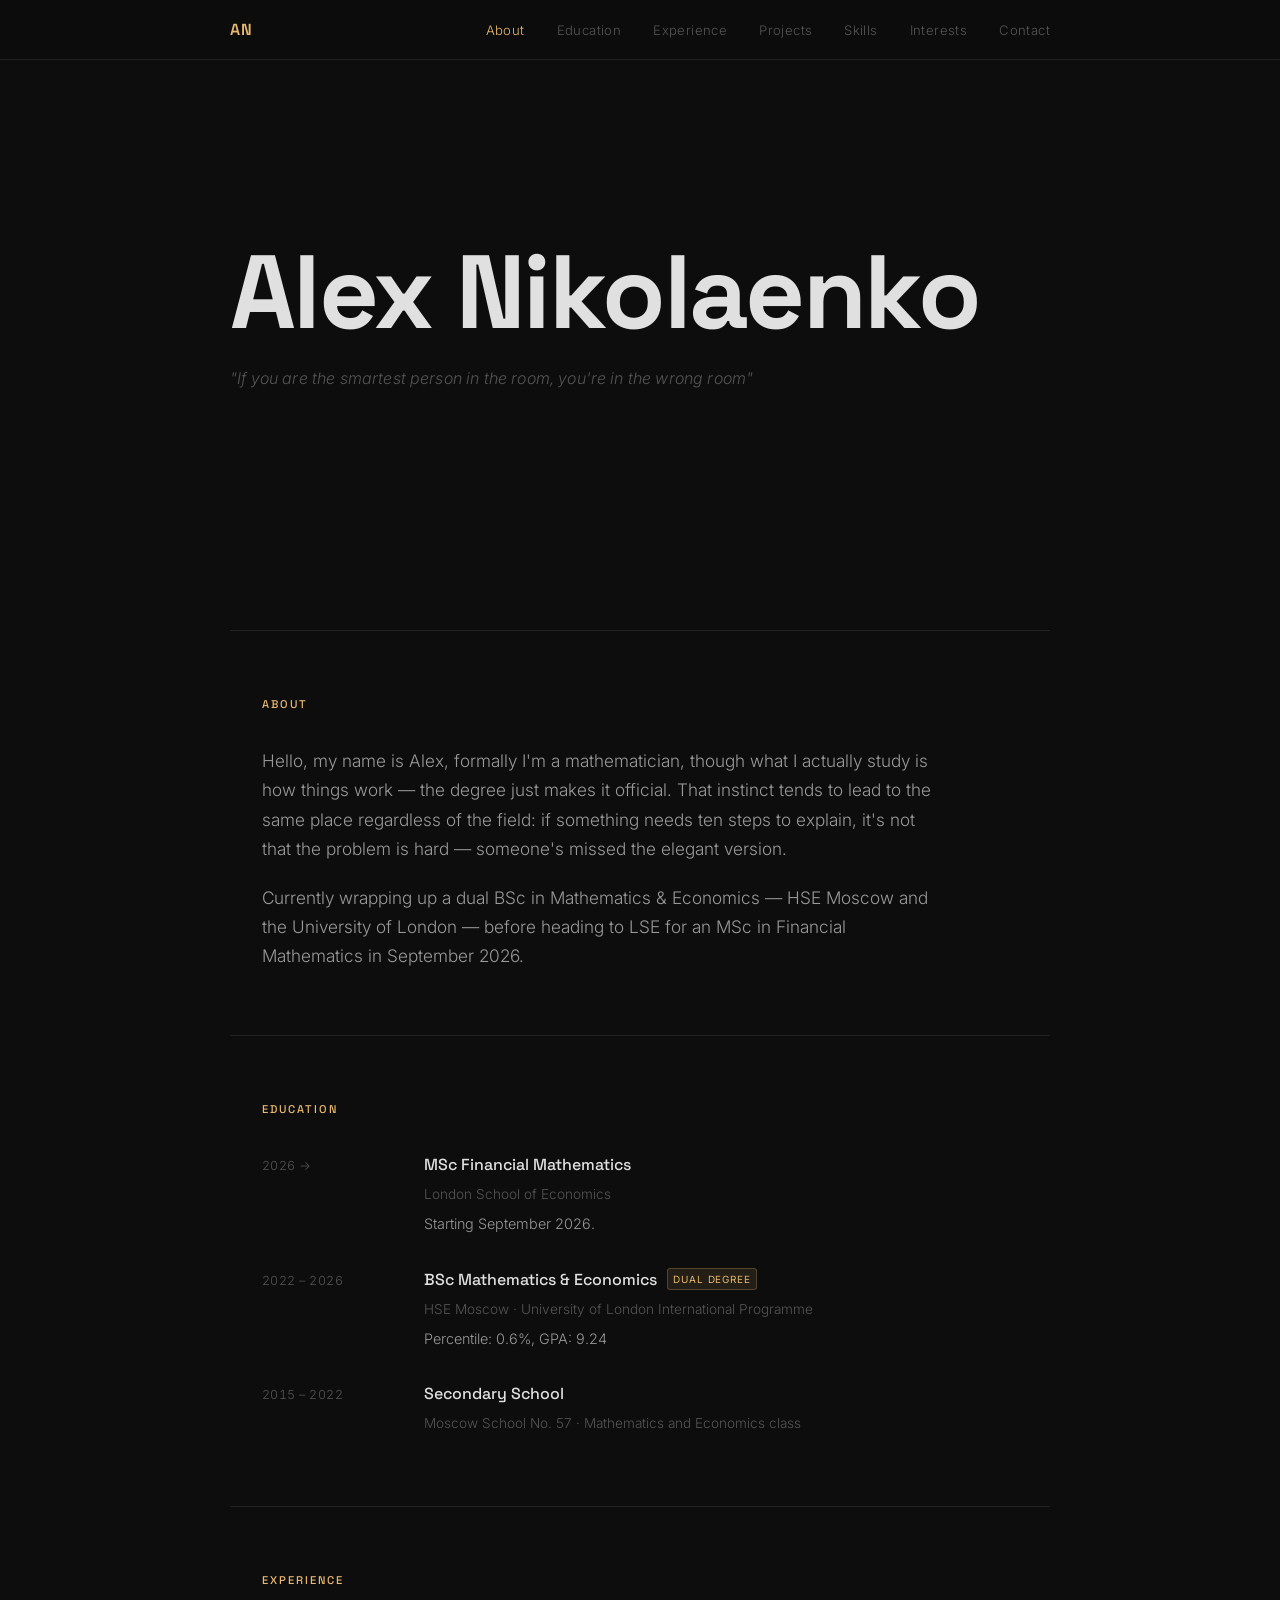
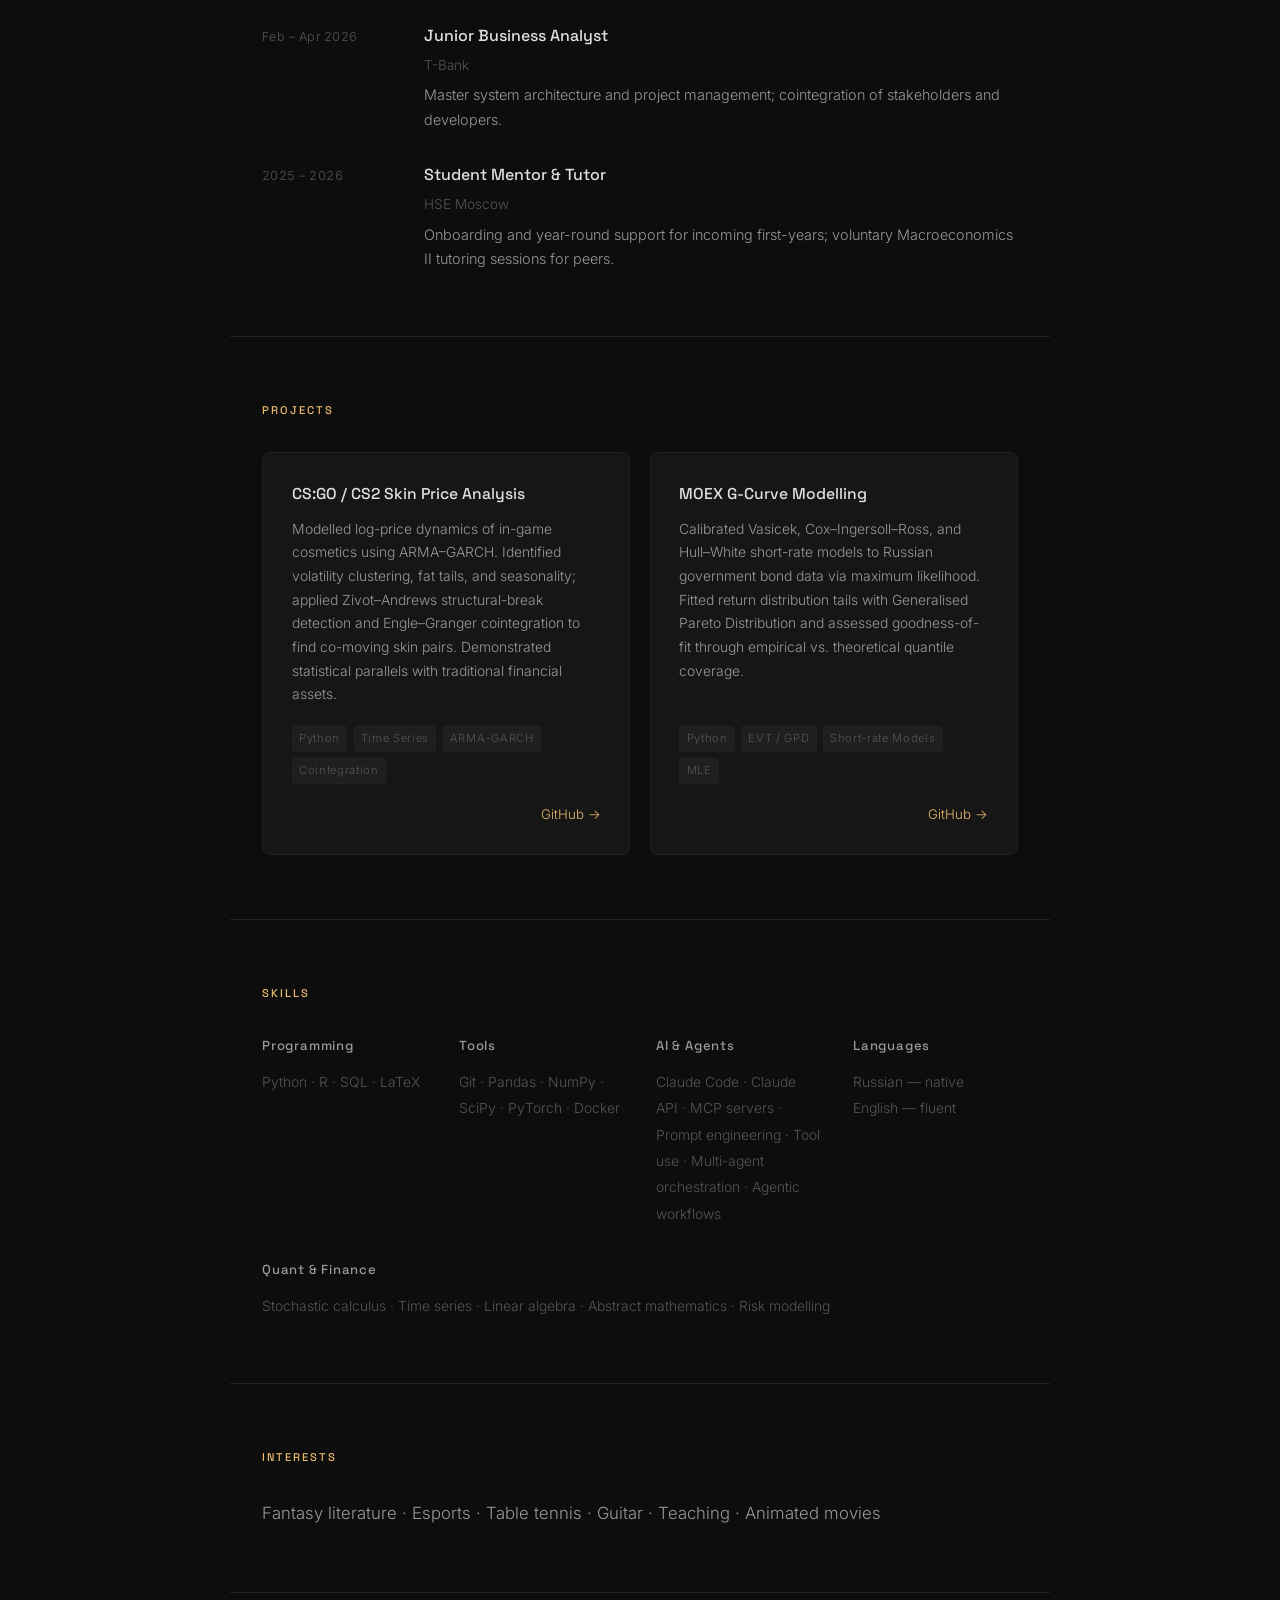
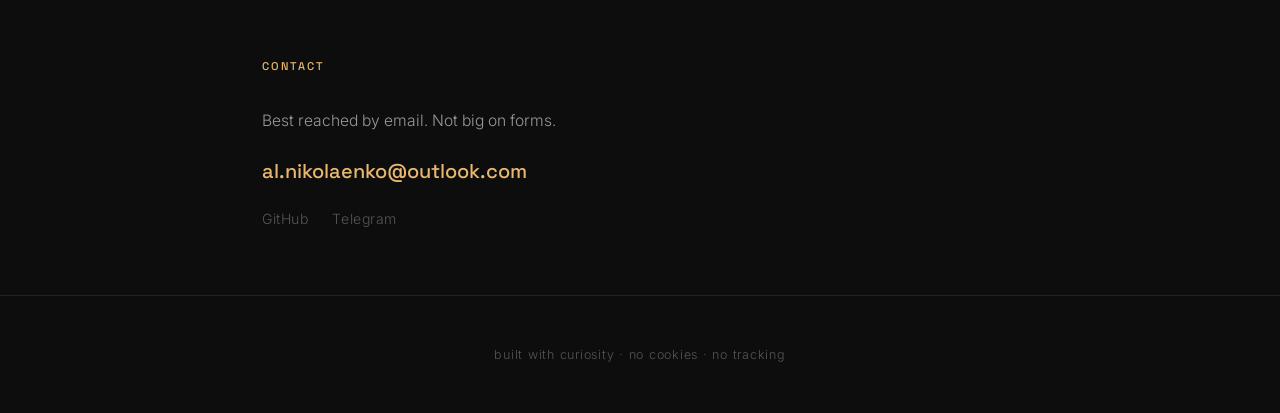
==== index.html @ 98d55ca8 "initial portfolio" ====
<!DOCTYPE html>
<html lang="en">
<head>
  <meta charset="UTF-8">
  <meta name="viewport" content="width=device-width, initial-scale=1.0">
  <title>Alex Nikolaenko</title>
  <link rel="preconnect" href="https://fonts.googleapis.com">
  <link rel="preconnect" href="https://fonts.gstatic.com" crossorigin>
  <link href="https://fonts.googleapis.com/css2?family=Space+Grotesk:wght@300;400;500;600;700&family=Inter:wght@300;400;500&display=swap" rel="stylesheet">
  <link rel="stylesheet" href="style.css">
</head>
<body>

  <nav>
    <div class="nav-inner">
      <span class="nav-logo">AN</span>
      <ul class="nav-links">
        <li><a href="#about">About</a></li>
        <li><a href="#education">Education</a></li>
        <li><a href="#experience">Experience</a></li>
        <li><a href="#projects">Projects</a></li>
        <li><a href="#skills">Skills</a></li>
        <li><a href="#interests">Interests</a></li>
        <li><a href="#contact">Contact</a></li>
      </ul>
    </div>
  </nav>

  <section id="hero">
    <div class="hero-content">
      <h1 class="hero-name">Alex Nikolaenko</h1>
      <p class="hero-quote">"If you are the smartest person in the room, you're in the wrong room"</p>
    </div>
  </section>

  <main>

    <section id="about" class="section">
      <h2 class="section-title">About</h2>
      <div class="about-content">
        <p>Hello, my name is Alex, formally I'm a mathematician, though what I actually study is how things work — the degree just makes it official. That instinct tends to lead to the same place regardless of the field: if something needs ten steps to explain, it's not that the problem is hard — someone's missed the elegant version.</p>
        <p>Currently wrapping up a dual BSc in Mathematics &amp; Economics — HSE Moscow and the University of London — before heading to LSE for an MSc in Financial Mathematics in September 2026.</p>
      </div>
    </section>

    <section id="education" class="section">
      <h2 class="section-title">Education</h2>
      <div class="timeline">

        <div class="timeline-item reveal">
          <div class="timeline-date">2026 →</div>
          <div class="timeline-body">
            <h3>MSc Financial Mathematics</h3>
            <p class="timeline-place">London School of Economics</p>
            <p class="timeline-desc">Starting September 2026.</p>
          </div>
        </div>

        <div class="timeline-item reveal">
          <div class="timeline-date">2022 – 2026</div>
          <div class="timeline-body">
            <h3>BSc Mathematics &amp; Economics <span class="badge">Dual Degree</span></h3>
            <p class="timeline-place">HSE Moscow · University of London International Programme</p>
            <p class="timeline-desc">Percentile: 0.6%, GPA: 9.24</p>
          </div>
        </div>

        <div class="timeline-item reveal">
          <div class="timeline-date">2015 – 2022</div>
          <div class="timeline-body">
            <h3>Secondary School</h3>
            <p class="timeline-place">Moscow School No. 57 · Mathematics and Economics class</p>
          </div>
        </div>

      </div>
    </section>

    <section id="experience" class="section">
      <h2 class="section-title">Experience</h2>
      <div class="timeline">

        <div class="timeline-item reveal">
          <div class="timeline-date">Feb – Apr 2026</div>
          <div class="timeline-body">
            <h3>Junior Business Analyst</h3>
            <p class="timeline-place">T-Bank</p>
            <p class="timeline-desc">Master system architecture and project management; cointegration of stakeholders and developers.</p>
          </div>
        </div>

        <div class="timeline-item reveal">
          <div class="timeline-date">2025 – 2026</div>
          <div class="timeline-body">
            <h3>Student Mentor &amp; Tutor</h3>
            <p class="timeline-place">HSE Moscow</p>
            <p class="timeline-desc">Onboarding and year-round support for incoming first-years; voluntary Macroeconomics II tutoring sessions for peers.</p>
          </div>
        </div>

      </div>
    </section>

    <section id="projects" class="section">
      <h2 class="section-title">Projects</h2>
      <div class="project-grid">

        <div class="project-card reveal">
          <h3>CS:GO / CS2 Skin Price Analysis</h3>
          <p>Modelled log-price dynamics of in-game cosmetics using ARMA–GARCH. Identified volatility clustering, fat tails, and seasonality; applied Zivot–Andrews structural-break detection and Engle–Granger cointegration to find co-moving skin pairs. Demonstrated statistical parallels with traditional financial assets.</p>
          <div class="project-tags">
            <span>Python</span>
            <span>Time Series</span>
            <span>ARMA-GARCH</span>
            <span>Cointegration</span>
          </div>
          <a href="https://github.com/Legard525" target="_blank" class="project-link">GitHub →</a>
        </div>

        <div class="project-card reveal">
          <h3>MOEX G-Curve Modelling</h3>
          <p>Calibrated Vasicek, Cox–Ingersoll–Ross, and Hull–White short-rate models to Russian government bond data via maximum likelihood. Fitted return distribution tails with Generalised Pareto Distribution and assessed goodness-of-fit through empirical vs. theoretical quantile coverage.</p>
          <div class="project-tags">
            <span>Python</span>
            <span>EVT / GPD</span>
            <span>Short-rate Models</span>
            <span>MLE</span>
          </div>
          <a href="https://github.com/Legard525" target="_blank" class="project-link">GitHub →</a>
        </div>

      </div>
    </section>

    <section id="skills" class="section">
      <h2 class="section-title">Skills</h2>
      <div class="skills-grid">

        <div class="skill-group reveal">
          <h3>Programming</h3>
          <p>Python · R · SQL · LaTeX</p>
        </div>

        <div class="skill-group reveal">
          <h3>Tools</h3>
          <p>Git · Pandas · NumPy · SciPy · PyTorch · Docker</p>
        </div>

        <div class="skill-group reveal">
          <h3>AI &amp; Agents</h3>
          <p>Claude Code · Claude API · MCP servers · Prompt engineering · Tool use · Multi-agent orchestration · Agentic workflows</p>
        </div>

        <div class="skill-group reveal">
          <h3>Languages</h3>
          <p>Russian — native<br>English — fluent</p>
        </div>

        <div class="skill-group skill-wide reveal">
          <h3>Quant &amp; Finance</h3>
          <p>Stochastic calculus · Time series · Linear algebra · Abstract mathematics · Risk modelling</p>
        </div>

      </div>
    </section>

    <section id="interests" class="section">
      <h2 class="section-title">Interests</h2>
      <div class="interests-content reveal">
        <p>Fantasy literature · Esports · Table tennis · Guitar · Teaching · Animated movies</p>
      </div>
    </section>

    <section id="contact" class="section">
      <h2 class="section-title">Contact</h2>
      <div class="contact-content reveal">
        <p>Best reached by email. Not big on forms.</p>
        <a href="mailto:al.nikolaenko@outlook.com" class="contact-email">al.nikolaenko@outlook.com</a>
        <div class="contact-links">
          <a href="https://github.com/Legard525" target="_blank">GitHub</a>
          <a href="https://t.me/Legard_l" target="_blank">Telegram</a>
        </div>
      </div>
    </section>

  </main>

  <footer>
    <p>built with curiosity · no cookies · no tracking</p>
  </footer>

  <script src="script.js"></script>
</body>
</html>
---- style.css ----
:root {
  --bg: #0d0d0d;
  --surface: #161616;
  --surface2: #1f1f1f;
  --accent: #e8b86d;
  --accent-dim: rgba(232, 184, 109, 0.1);
  --text: #e0e0e0;
  --text-muted: #555;
  --text-secondary: #999;
  --border: #222;
  --radius: 8px;
  --max-width: 820px;
}

* {
  margin: 0;
  padding: 0;
  box-sizing: border-box;
}

html {
  scroll-behavior: smooth;
}

body {
  background: var(--bg);
  color: var(--text);
  font-family: 'Inter', sans-serif;
  font-weight: 300;
  line-height: 1.7;
  -webkit-font-smoothing: antialiased;
}

/* ─── NAV ─── */

nav {
  position: fixed;
  top: 0;
  width: 100%;
  z-index: 100;
  padding: 1rem 2rem;
  background: rgba(13, 13, 13, 0.88);
  backdrop-filter: blur(14px);
  border-bottom: 1px solid var(--border);
}

.nav-inner {
  max-width: var(--max-width);
  margin: 0 auto;
  display: flex;
  justify-content: space-between;
  align-items: center;
}

.nav-logo {
  font-family: 'Space Grotesk', sans-serif;
  font-weight: 600;
  font-size: 1rem;
  color: var(--accent);
  letter-spacing: 0.08em;
}

.nav-links {
  list-style: none;
  display: flex;
  gap: 2rem;
}

.nav-links a {
  color: var(--text-muted);
  text-decoration: none;
  font-size: 0.82rem;
  letter-spacing: 0.03em;
  transition: color 0.2s;
}

.nav-links a:hover,
.nav-links a.active {
  color: var(--accent);
}

/* ─── HERO ─── */

#hero {
  height: 70vh;
  display: flex;
  align-items: center;
  padding: 0 2rem;
}

.hero-content {
  max-width: var(--max-width);
  margin: 0 auto;
  width: 100%;
}

.hero-name {
  font-family: 'Space Grotesk', sans-serif;
  font-size: clamp(3rem, 9vw, 6.5rem);
  font-weight: 700;
  line-height: 1.04;
  letter-spacing: -0.025em;
  margin-bottom: 1.2rem;
}

.hero-quote {
  font-size: 1rem;
  color: var(--text-muted);
  font-style: italic;
  letter-spacing: 0.01em;
  white-space: nowrap;
}

/* ─── SECTIONS ─── */

.section {
  padding: 4rem 2rem;
  max-width: var(--max-width);
  margin: 0 auto;
  border-top: 1px solid var(--border);
}

.section-title {
  font-family: 'Space Grotesk', sans-serif;
  font-size: 0.7rem;
  font-weight: 500;
  letter-spacing: 0.18em;
  text-transform: uppercase;
  color: var(--accent);
  margin-bottom: 2rem;
}

/* ─── ABOUT ─── */

.about-content p {
  font-size: 1.08rem;
  color: var(--text-secondary);
  max-width: 62ch;
  margin-bottom: 1.2rem;
}

.about-content p:last-child {
  margin-bottom: 0;
}

/* ─── TIMELINE ─── */

.timeline {
  display: flex;
  flex-direction: column;
  gap: 1.8rem;
}

.timeline-item {
  display: grid;
  grid-template-columns: 130px 1fr;
  gap: 2rem;
  align-items: start;
}

.timeline-date {
  font-size: 0.78rem;
  color: var(--text-muted);
  letter-spacing: 0.04em;
  padding-top: 0.25rem;
  font-variant-numeric: tabular-nums;
}

.timeline-body h3 {
  font-family: 'Space Grotesk', sans-serif;
  font-weight: 500;
  font-size: 1rem;
  margin-bottom: 0.3rem;
  display: flex;
  align-items: center;
  gap: 0.6rem;
  flex-wrap: wrap;
}

.timeline-place {
  color: var(--text-muted);
  font-size: 0.85rem;
  margin-bottom: 0.4rem;
}

.timeline-desc {
  color: var(--text-secondary);
  font-size: 0.9rem;
}

.badge {
  font-size: 0.62rem;
  font-family: 'Inter', sans-serif;
  font-weight: 400;
  letter-spacing: 0.09em;
  text-transform: uppercase;
  background: var(--accent-dim);
  color: var(--accent);
  border: 1px solid rgba(232, 184, 109, 0.25);
  padding: 0.15em 0.55em;
  border-radius: 3px;
}

/* ─── PROJECTS ─── */

.project-grid {
  display: grid;
  grid-template-columns: 1fr 1fr;
  gap: 1.2rem;
}

.project-card {
  background: var(--surface);
  border: 1px solid var(--border);
  border-radius: var(--radius);
  padding: 1.8rem;
  transition: border-color 0.25s, background 0.25s;
  display: flex;
  flex-direction: column;
}

.project-card:hover {
  border-color: rgba(232, 184, 109, 0.25);
  background: var(--surface2);
}

.project-card h3 {
  font-family: 'Space Grotesk', sans-serif;
  font-weight: 500;
  font-size: 0.98rem;
  margin-bottom: 0.6rem;
}

.project-card p {
  color: var(--text-secondary);
  font-size: 0.87rem;
  margin-bottom: 1.2rem;
}

.project-tags {
  display: flex;
  gap: 0.4rem;
  flex-wrap: wrap;
  margin-bottom: 1.2rem;
  margin-top: auto;
}

.project-tags span {
  font-size: 0.7rem;
  letter-spacing: 0.06em;
  color: var(--text-muted);
  background: var(--surface2);
  border: 1px solid var(--border);
  padding: 0.2em 0.55em;
  border-radius: 3px;
}

.project-link {
  color: var(--accent);
  text-decoration: none;
  font-size: 0.83rem;
  transition: opacity 0.2s;
  align-self: flex-end;
}

.project-link:hover {
  opacity: 0.65;
}

/* ─── SKILLS ─── */

.skills-grid {
  display: grid;
  grid-template-columns: repeat(4, 1fr);
  gap: 2rem;
}

.skill-wide {
  grid-column: 1 / -1;
}

.skill-group h3 {
  font-family: 'Space Grotesk', sans-serif;
  font-weight: 500;
  font-size: 0.82rem;
  color: var(--text-secondary);
  margin-bottom: 0.7rem;
  letter-spacing: 0.06em;
}

.skill-group p {
  color: var(--text-muted);
  font-size: 0.87rem;
  line-height: 1.9;
}

/* ─── INTERESTS ─── */

.interests-content p {
  font-size: 1.05rem;
  color: var(--text-secondary);
  max-width: 62ch;
}

/* ─── CONTACT ─── */

.contact-content {
  display: flex;
  flex-direction: column;
  gap: 1.2rem;
}

.contact-content > p {
  color: var(--text-secondary);
  font-size: 0.98rem;
}

.contact-email {
  color: var(--accent);
  text-decoration: none;
  font-family: 'Space Grotesk', sans-serif;
  font-size: 1.25rem;
  font-weight: 500;
  transition: opacity 0.2s;
  display: inline-block;
}

.contact-email:hover {
  opacity: 0.65;
}

.contact-links {
  display: flex;
  gap: 1.5rem;
}

.contact-links a {
  color: var(--text-muted);
  text-decoration: none;
  font-size: 0.88rem;
  letter-spacing: 0.04em;
  transition: color 0.2s;
}

.contact-links a:hover {
  color: var(--accent);
}

/* ─── FOOTER ─── */

footer {
  text-align: center;
  padding: 3rem 2rem;
  border-top: 1px solid var(--border);
  color: var(--text-muted);
  font-size: 0.78rem;
  letter-spacing: 0.06em;
}

/* ─── REVEAL ANIMATION ─── */

.reveal {
  opacity: 0;
  transform: translateY(18px);
  transition: opacity 0.55s ease, transform 0.55s ease;
}

.reveal.visible {
  opacity: 1;
  transform: translateY(0);
}

/* ─── RESPONSIVE ─── */

@media (max-width: 640px) {
  .nav-links {
    display: none;
  }

  .timeline-item {
    grid-template-columns: 1fr;
    gap: 0.4rem;
  }

  .project-grid,
  .skills-grid {
    grid-template-columns: 1fr;
  }
}
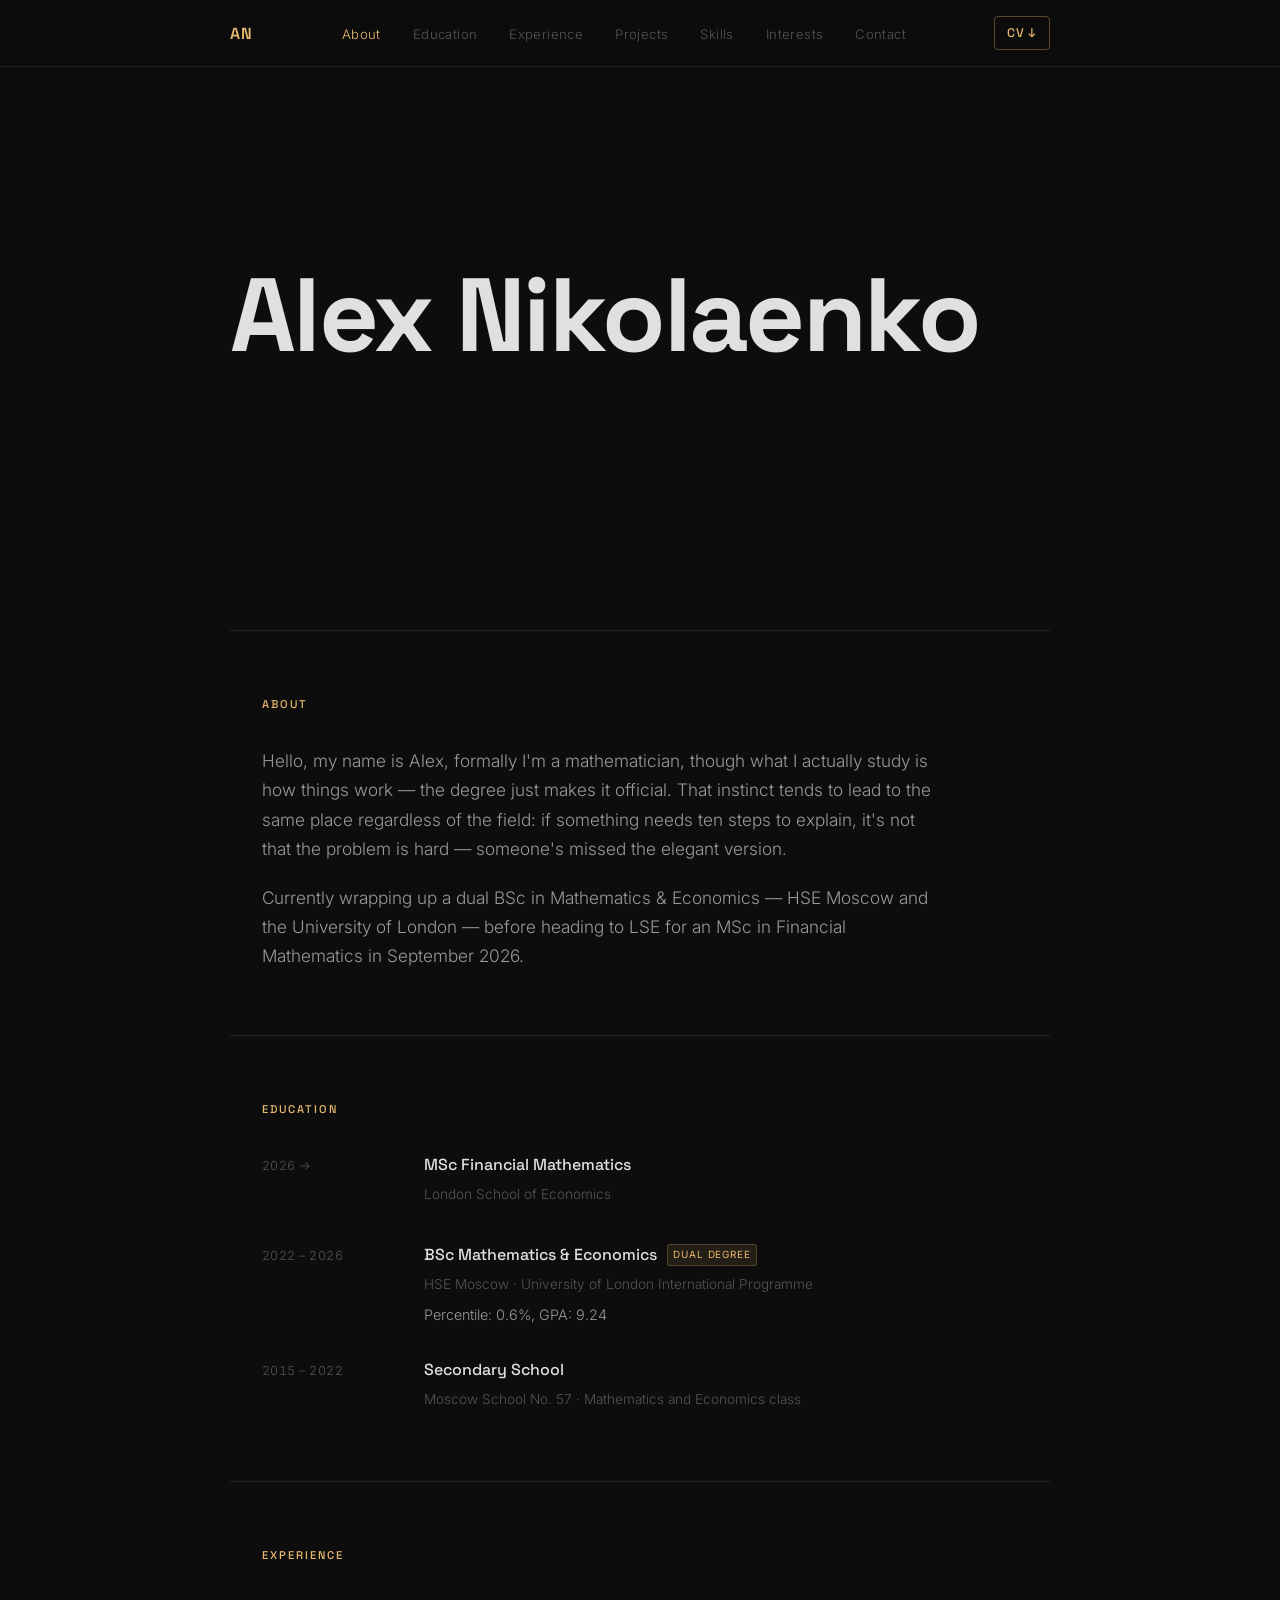
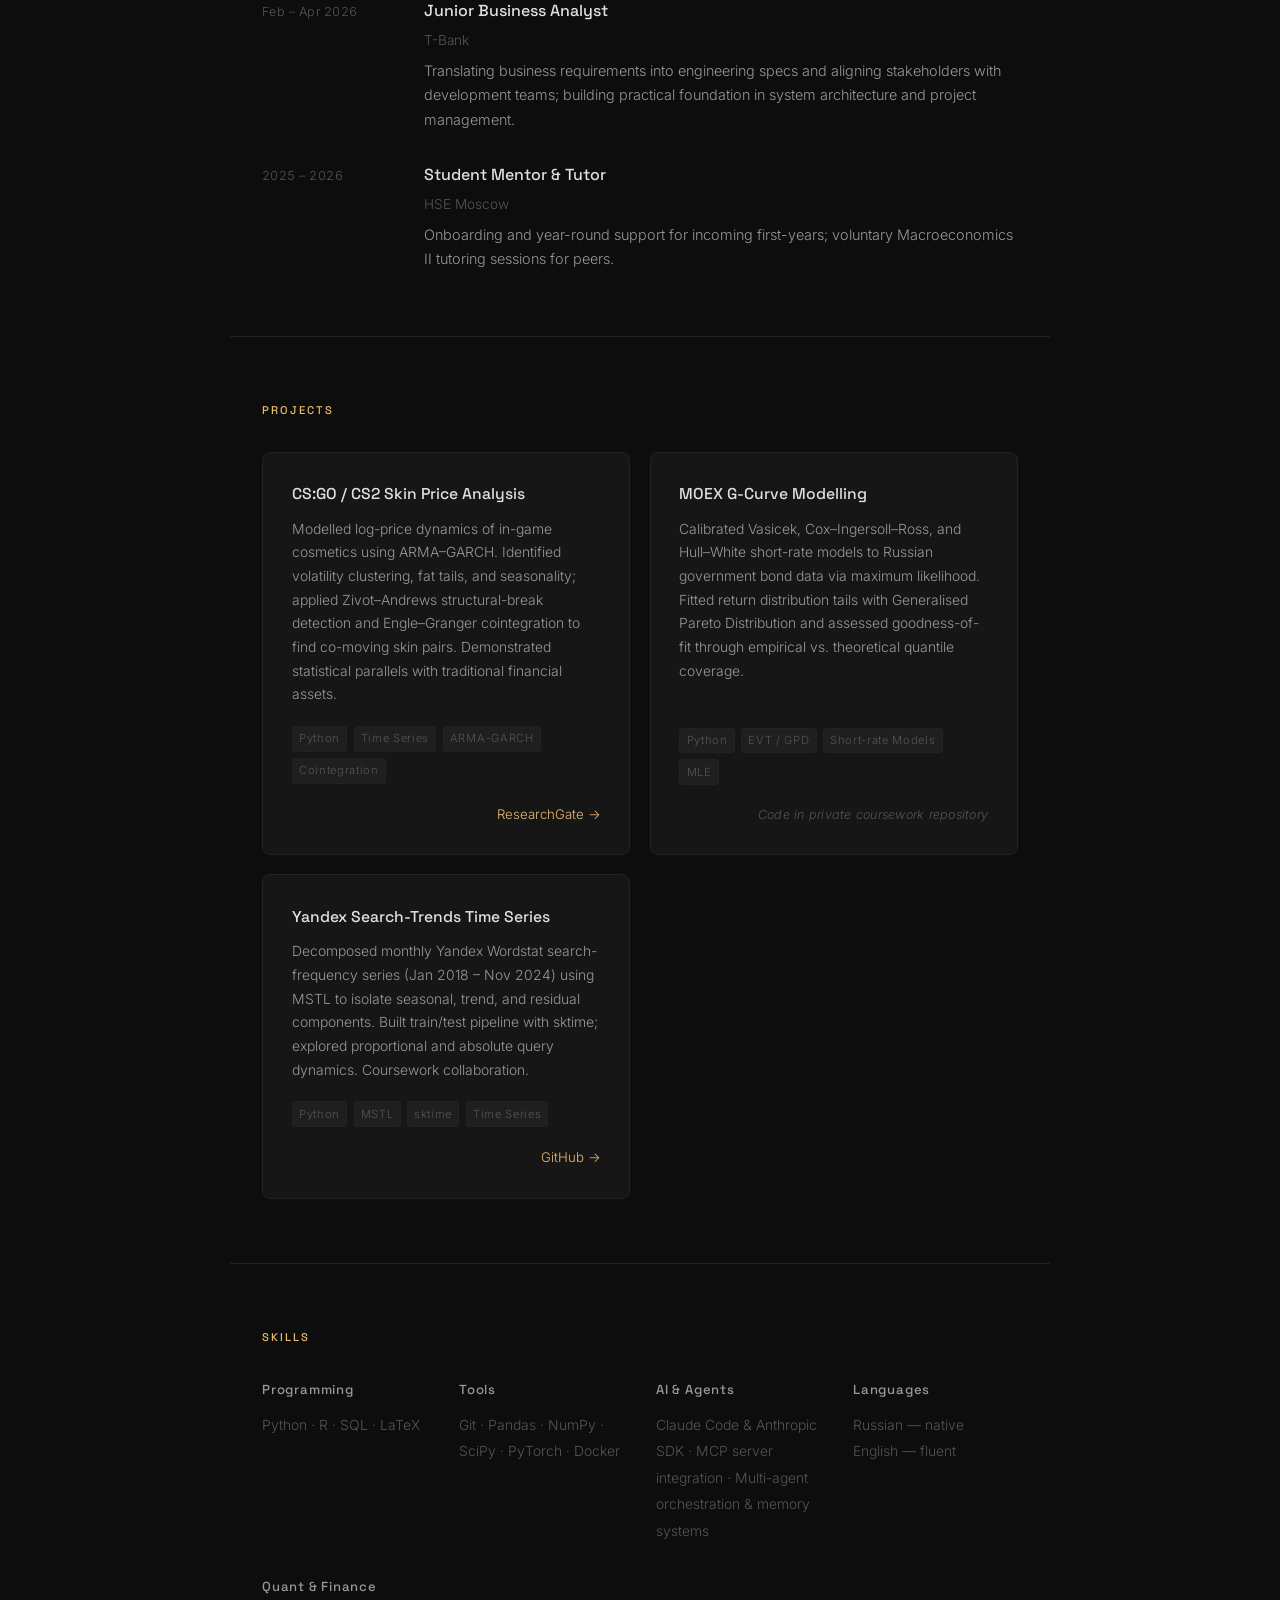
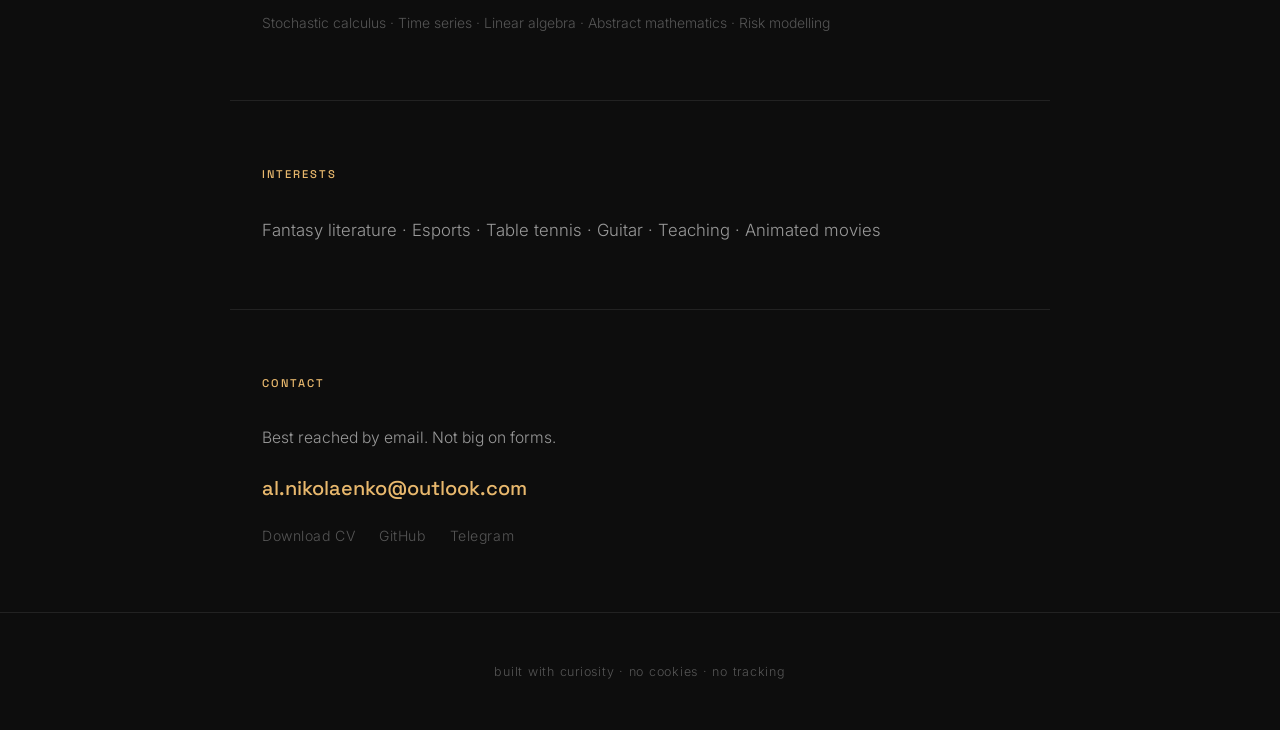
==== commit 4a49de27: "Polish portfolio: 3rd project card, CV download, social meta, favicon - Drop hero quote; consolidate" ====
--- a/index.html
+++ b/index.html
@@ -4,6 +4,24 @@
   <meta charset="UTF-8">
   <meta name="viewport" content="width=device-width, initial-scale=1.0">
   <title>Alex Nikolaenko</title>
+  <meta name="description" content="Alex Nikolaenko — Mathematics & Economics dual BSc (HSE Moscow / University of London), heading to LSE for an MSc in Financial Mathematics in 2026. Quantitative finance, time series, risk modelling.">
+  <meta name="author" content="Alex Nikolaenko">
+
+  <meta property="og:type" content="website">
+  <meta property="og:url" content="https://legard525.github.io/">
+  <meta property="og:title" content="Alex Nikolaenko">
+  <meta property="og:description" content="Mathematics & Economics — HSE Moscow / University of London. LSE MSc Financial Mathematics, 2026.">
+  <meta property="og:image" content="https://legard525.github.io/og.png">
+  <meta property="og:image:width" content="1200">
+  <meta property="og:image:height" content="630">
+
+  <meta name="twitter:card" content="summary_large_image">
+  <meta name="twitter:title" content="Alex Nikolaenko">
+  <meta name="twitter:description" content="Mathematics & Economics — HSE Moscow / University of London. LSE MSc Financial Mathematics, 2026.">
+  <meta name="twitter:image" content="https://legard525.github.io/og.png">
+
+  <link rel="icon" type="image/svg+xml" href="favicon.svg">
+
   <link rel="preconnect" href="https://fonts.googleapis.com">
   <link rel="preconnect" href="https://fonts.gstatic.com" crossorigin>
   <link href="https://fonts.googleapis.com/css2?family=Space+Grotesk:wght@300;400;500;600;700&family=Inter:wght@300;400;500&display=swap" rel="stylesheet">
@@ -23,13 +41,13 @@
         <li><a href="#interests">Interests</a></li>
         <li><a href="#contact">Contact</a></li>
       </ul>
+      <a class="nav-cv" href="cv.pdf" download>CV ↓</a>
     </div>
   </nav>
 
   <section id="hero">
     <div class="hero-content">
       <h1 class="hero-name">Alex Nikolaenko</h1>
-      <p class="hero-quote">"If you are the smartest person in the room, you're in the wrong room"</p>
     </div>
   </section>
 
@@ -52,7 +70,6 @@
           <div class="timeline-body">
             <h3>MSc Financial Mathematics</h3>
             <p class="timeline-place">London School of Economics</p>
-            <p class="timeline-desc">Starting September 2026.</p>
           </div>
         </div>
 
@@ -85,7 +102,7 @@
           <div class="timeline-body">
             <h3>Junior Business Analyst</h3>
             <p class="timeline-place">T-Bank</p>
-            <p class="timeline-desc">Master system architecture and project management; cointegration of stakeholders and developers.</p>
+            <p class="timeline-desc">Translating business requirements into engineering specs and aligning stakeholders with development teams; building practical foundation in system architecture and project management.</p>
           </div>
         </div>
 
@@ -114,7 +131,7 @@
             <span>ARMA-GARCH</span>
             <span>Cointegration</span>
           </div>
-          <a href="https://github.com/Legard525" target="_blank" class="project-link">GitHub →</a>
+          <a href="https://www.researchgate.net/publication/399912744_Time-Series_Analysis_of_CSGOCS2_Skin_Prices_Stationarity_Breaks_and_Volatility_Forecasting" target="_blank" class="project-link">ResearchGate →</a>
         </div>
 
         <div class="project-card reveal">
@@ -126,7 +143,19 @@
             <span>Short-rate Models</span>
             <span>MLE</span>
           </div>
-          <a href="https://github.com/Legard525" target="_blank" class="project-link">GitHub →</a>
+          <span class="project-note">Code in private coursework repository</span>
+        </div>
+
+        <div class="project-card reveal">
+          <h3>Yandex Search-Trends Time Series</h3>
+          <p>Decomposed monthly Yandex Wordstat search-frequency series (Jan 2018 – Nov 2024) using MSTL to isolate seasonal, trend, and residual components. Built train/test pipeline with sktime; explored proportional and absolute query dynamics. Coursework collaboration.</p>
+          <div class="project-tags">
+            <span>Python</span>
+            <span>MSTL</span>
+            <span>sktime</span>
+            <span>Time Series</span>
+          </div>
+          <a href="https://github.com/Legard525/DataScienceProject" target="_blank" class="project-link">GitHub →</a>
         </div>
 
       </div>
@@ -148,7 +177,7 @@
 
         <div class="skill-group reveal">
           <h3>AI &amp; Agents</h3>
-          <p>Claude Code · Claude API · MCP servers · Prompt engineering · Tool use · Multi-agent orchestration · Agentic workflows</p>
+          <p>Claude Code &amp; Anthropic SDK · MCP server integration · Multi-agent orchestration &amp; memory systems</p>
         </div>
 
         <div class="skill-group reveal">
@@ -177,6 +206,7 @@
         <p>Best reached by email. Not big on forms.</p>
         <a href="mailto:al.nikolaenko@outlook.com" class="contact-email">al.nikolaenko@outlook.com</a>
         <div class="contact-links">
+          <a href="cv.pdf" download>Download CV</a>
           <a href="https://github.com/Legard525" target="_blank">GitHub</a>
           <a href="https://t.me/Legard_l" target="_blank">Telegram</a>
         </div>
--- a/style.css
+++ b/style.css
@@ -79,6 +79,24 @@
   color: var(--accent);
 }
 
+.nav-cv {
+  font-family: 'Space Grotesk', sans-serif;
+  font-size: 0.78rem;
+  font-weight: 500;
+  letter-spacing: 0.06em;
+  color: var(--accent);
+  text-decoration: none;
+  border: 1px solid rgba(232, 184, 109, 0.35);
+  padding: 0.45em 0.95em;
+  border-radius: 4px;
+  transition: background 0.2s, border-color 0.2s;
+}
+
+.nav-cv:hover {
+  background: var(--accent-dim);
+  border-color: var(--accent);
+}
+
 /* ─── HERO ─── */
 
 #hero {
@@ -100,15 +118,6 @@
   font-weight: 700;
   line-height: 1.04;
   letter-spacing: -0.025em;
-  margin-bottom: 1.2rem;
-}
-
-.hero-quote {
-  font-size: 1rem;
-  color: var(--text-muted);
-  font-style: italic;
-  letter-spacing: 0.01em;
-  white-space: nowrap;
 }
 
 /* ─── SECTIONS ─── */
@@ -267,6 +276,14 @@
   opacity: 0.65;
 }
 
+.project-note {
+  color: var(--text-muted);
+  font-size: 0.78rem;
+  font-style: italic;
+  letter-spacing: 0.02em;
+  align-self: flex-end;
+}
+
 /* ─── SKILLS ─── */
 
 .skills-grid {
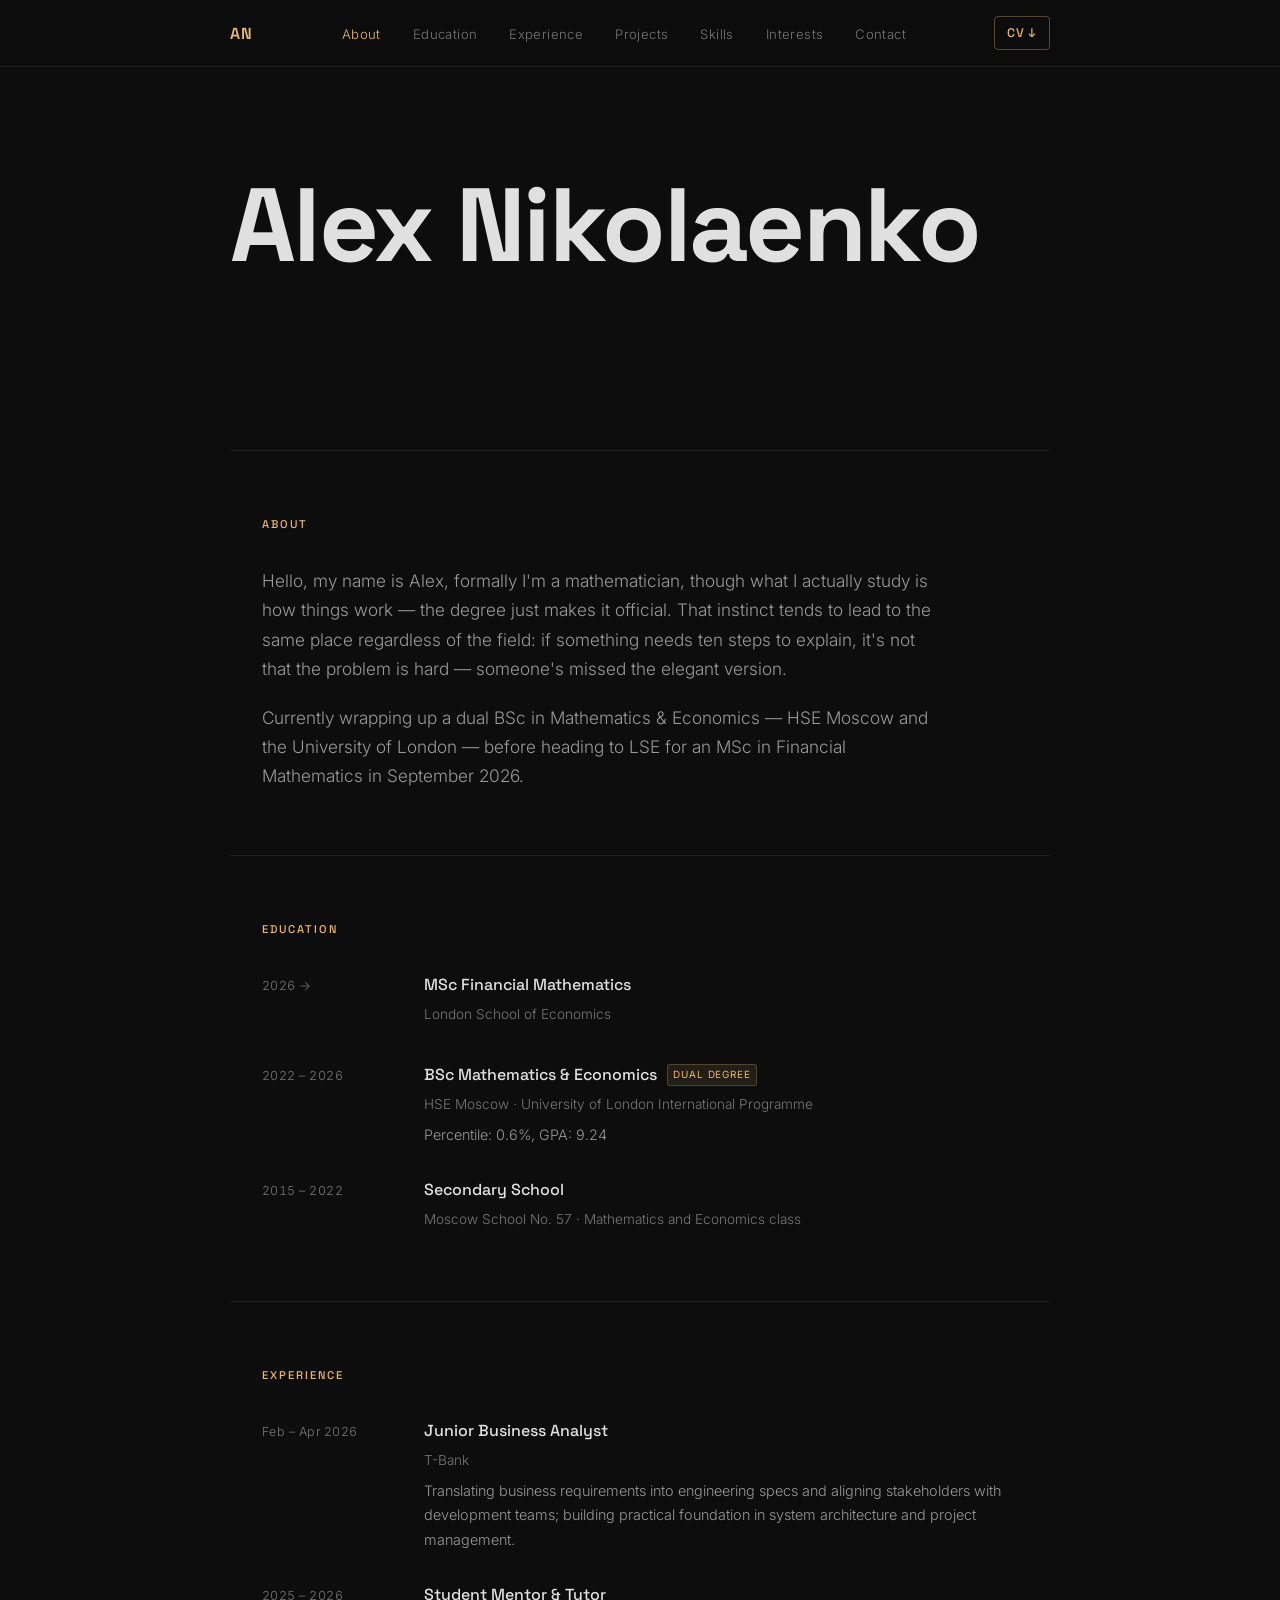
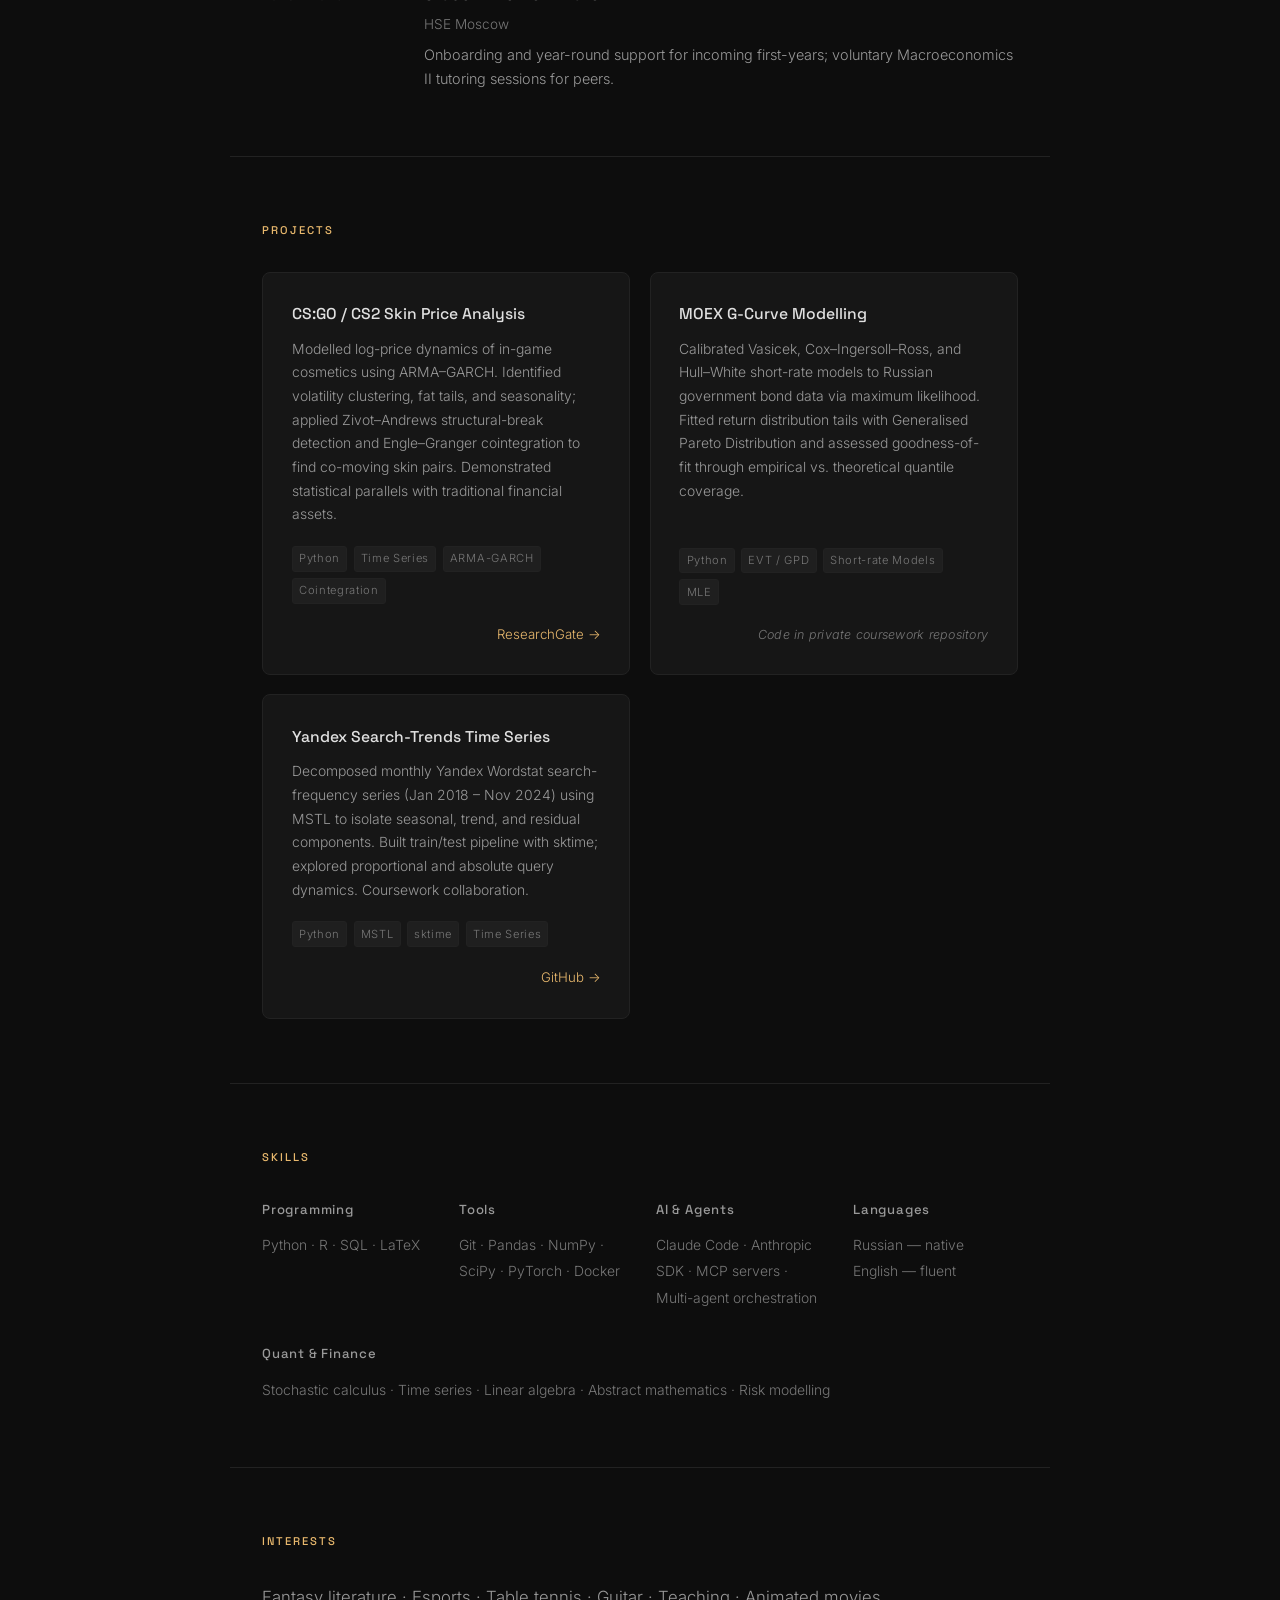
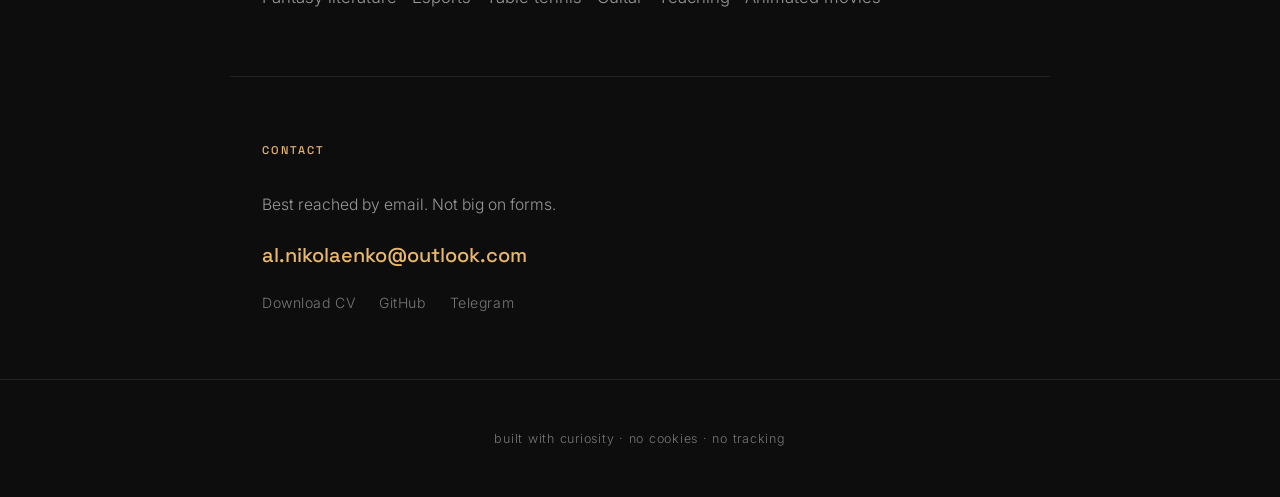
==== commit ed516813: "Tighten hero height; trim AI & Agents skill chips - Hero 70vh → 50vh: name no longer floats over a v" ====
--- a/index.html
+++ b/index.html
@@ -177,7 +177,7 @@
 
         <div class="skill-group reveal">
           <h3>AI &amp; Agents</h3>
-          <p>Claude Code &amp; Anthropic SDK · MCP server integration · Multi-agent orchestration &amp; memory systems</p>
+          <p>Claude Code · Anthropic SDK · MCP servers · Multi-agent orchestration</p>
         </div>
 
         <div class="skill-group reveal">
--- a/style.css
+++ b/style.css
@@ -5,7 +5,7 @@
   --accent: #e8b86d;
   --accent-dim: rgba(232, 184, 109, 0.1);
   --text: #e0e0e0;
-  --text-muted: #555;
+  --text-muted: #777;
   --text-secondary: #999;
   --border: #222;
   --radius: 8px;
@@ -100,7 +100,7 @@
 /* ─── HERO ─── */
 
 #hero {
-  height: 70vh;
+  height: 50vh;
   display: flex;
   align-items: center;
   padding: 0 2rem;
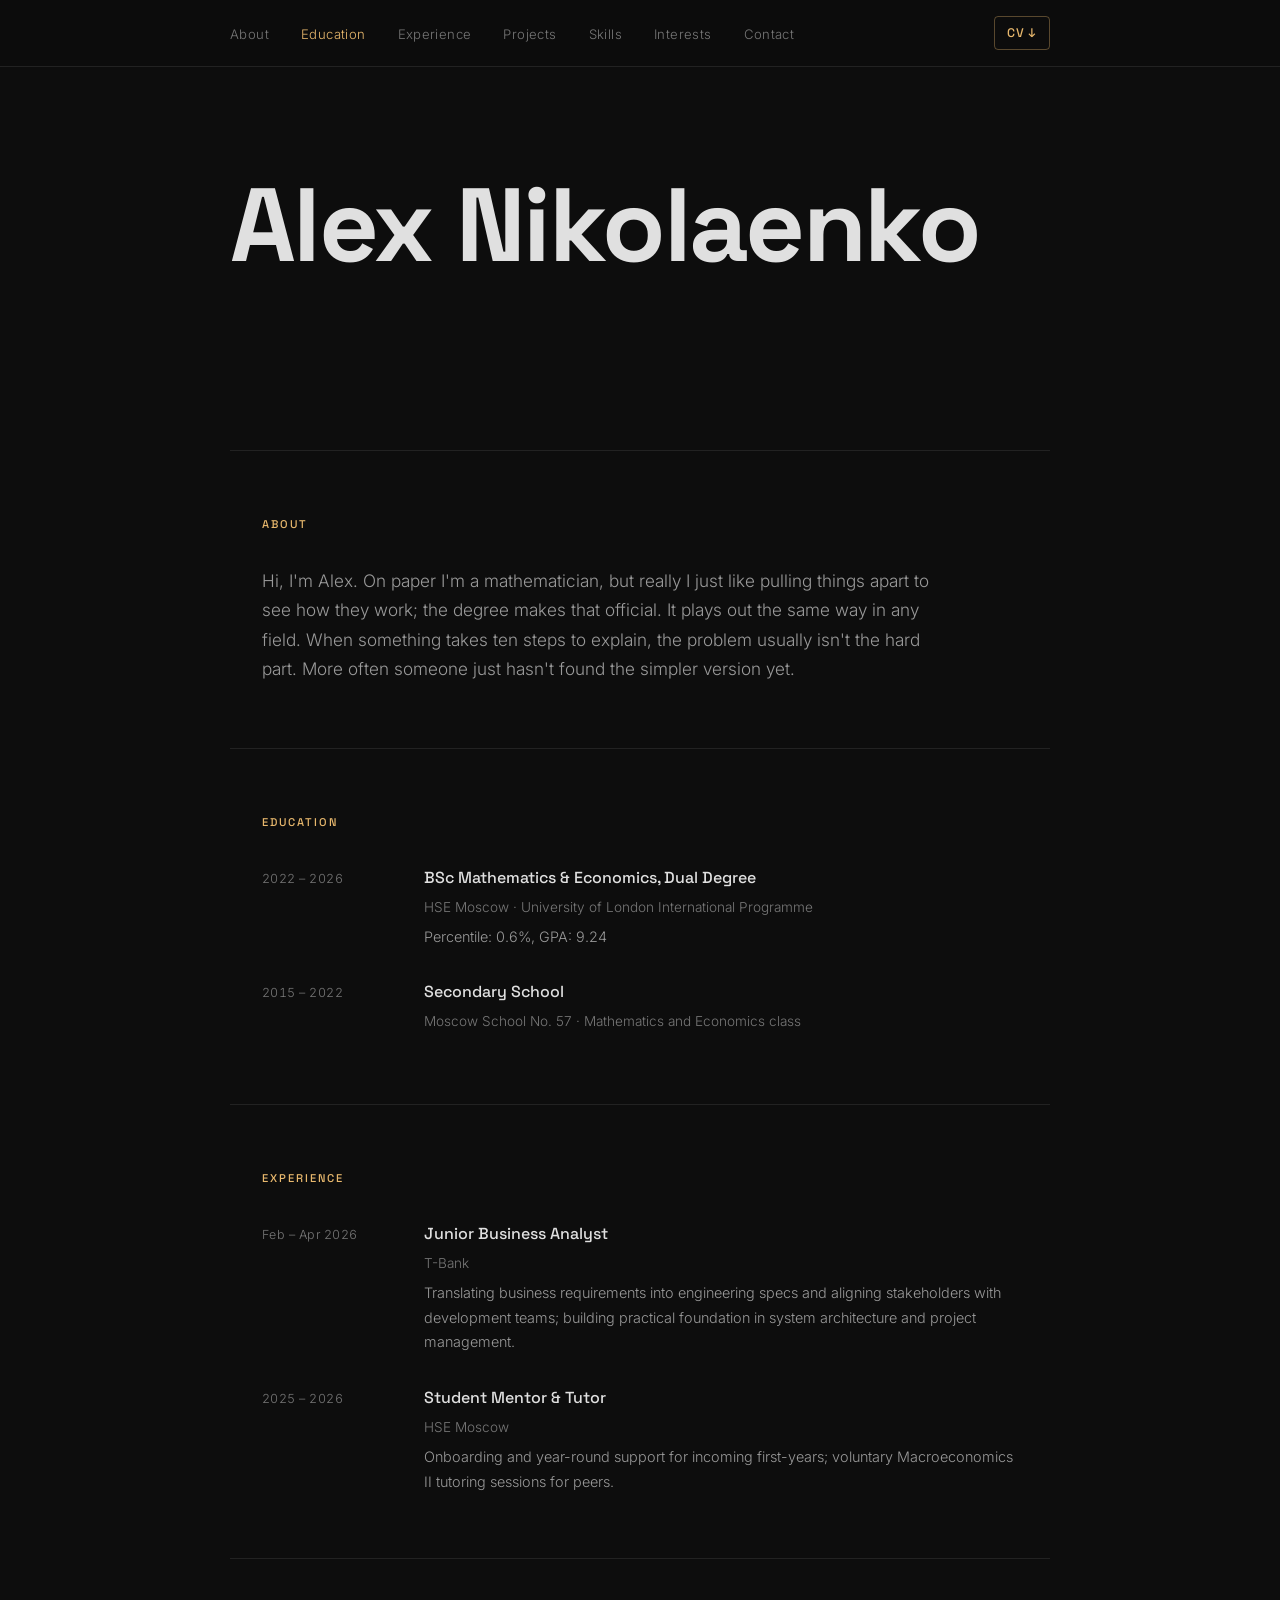
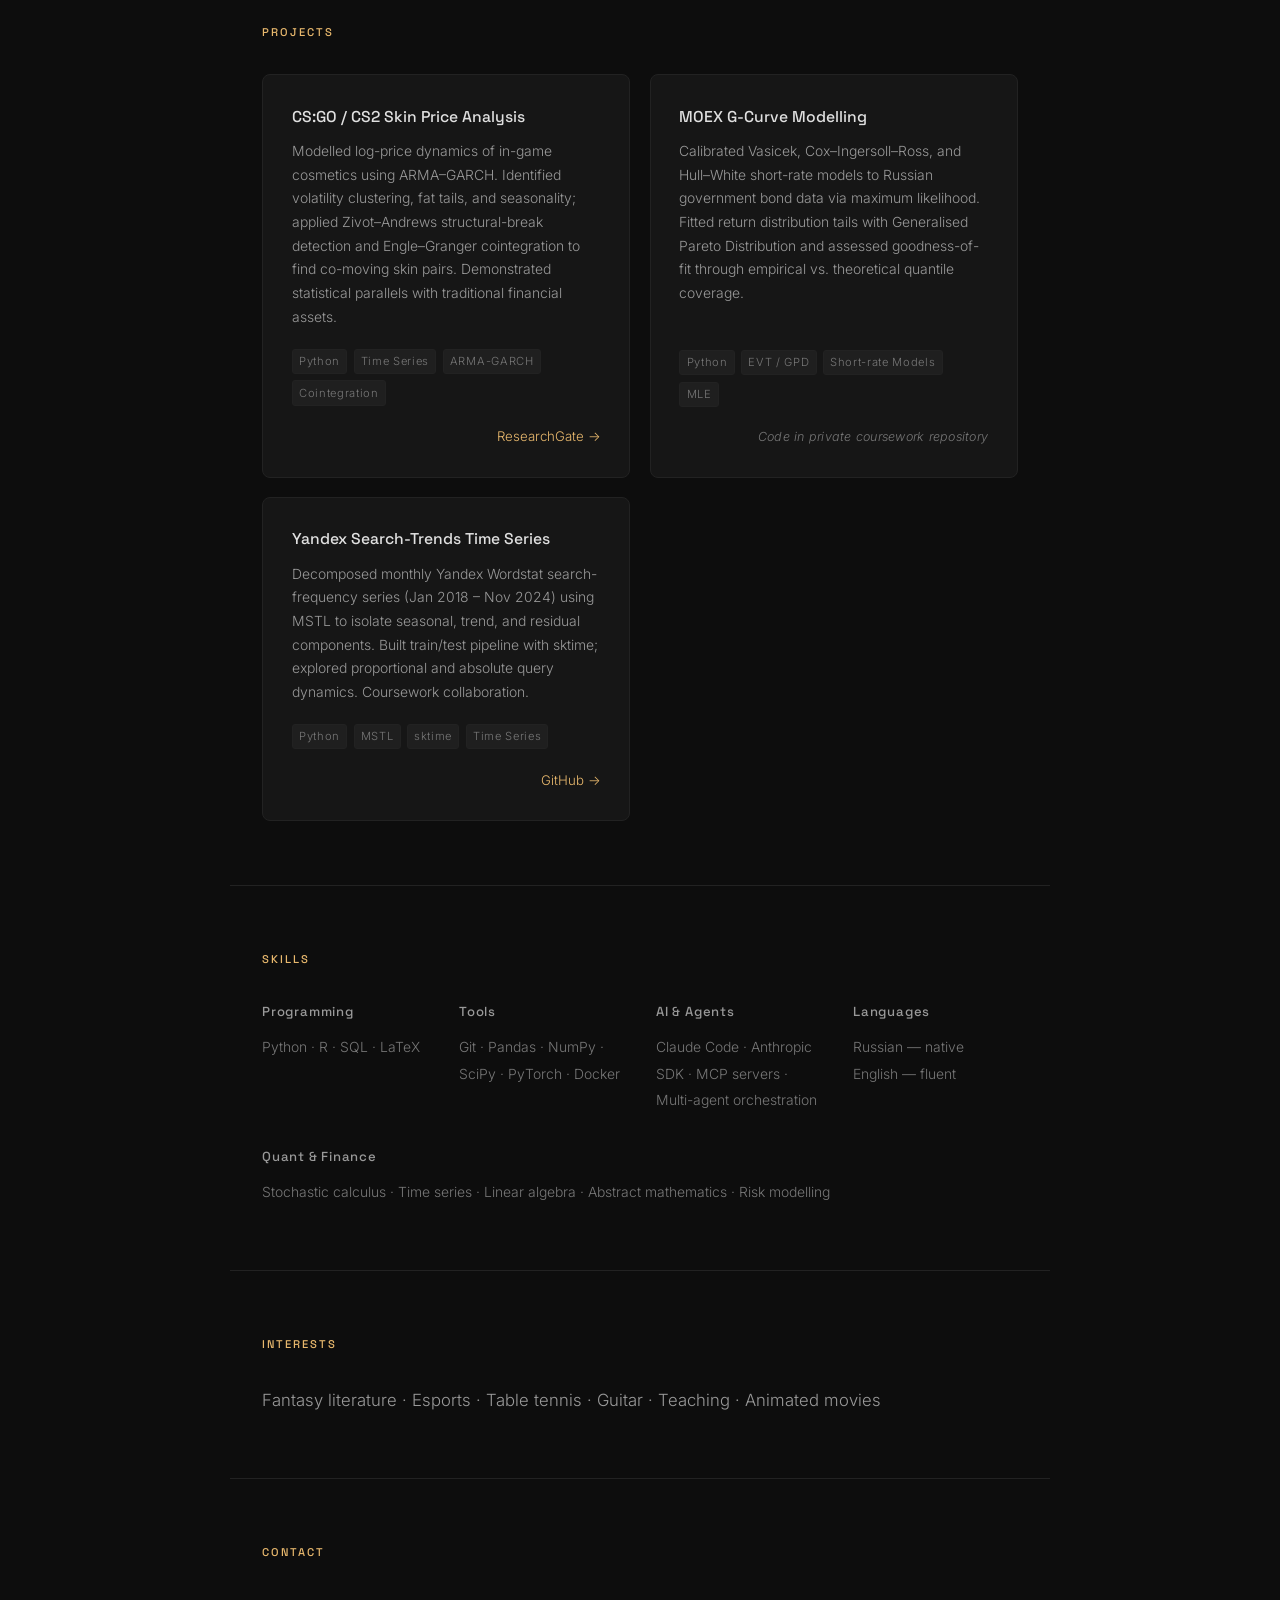
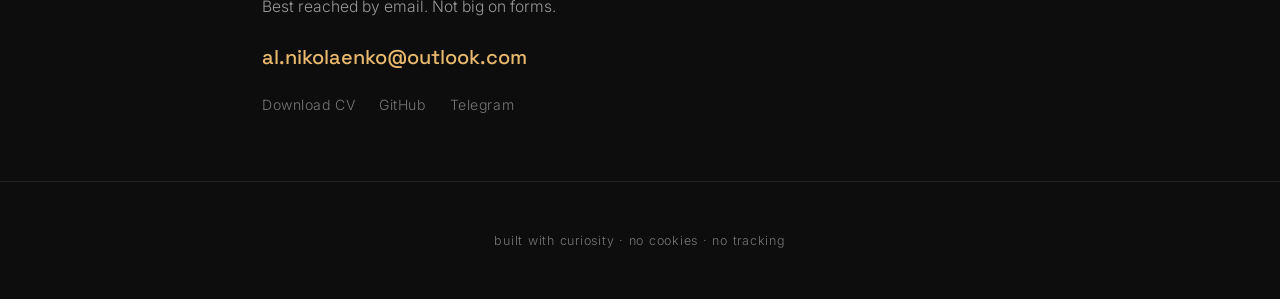
==== commit 0eb65d54: "Drop unconfirmed MSc, neutralize LSE refs, polish About/CV - Remove "AN" nav monogram and unused .na" ====
--- a/index.html
+++ b/index.html
@@ -4,20 +4,20 @@
   <meta charset="UTF-8">
   <meta name="viewport" content="width=device-width, initial-scale=1.0">
   <title>Alex Nikolaenko</title>
-  <meta name="description" content="Alex Nikolaenko — Mathematics & Economics dual BSc (HSE Moscow / University of London), heading to LSE for an MSc in Financial Mathematics in 2026. Quantitative finance, time series, risk modelling.">
+  <meta name="description" content="Alex Nikolaenko — Mathematics & Economics dual BSc (HSE Moscow / University of London), heading to London for an MSc in Financial Mathematics in 2026. Quantitative finance, time series, risk modelling.">
   <meta name="author" content="Alex Nikolaenko">
 
   <meta property="og:type" content="website">
   <meta property="og:url" content="https://legard525.github.io/">
   <meta property="og:title" content="Alex Nikolaenko">
-  <meta property="og:description" content="Mathematics & Economics — HSE Moscow / University of London. LSE MSc Financial Mathematics, 2026.">
+  <meta property="og:description" content="Mathematics & Economics — HSE Moscow / University of London. MSc Financial Mathematics in London, 2026.">
   <meta property="og:image" content="https://legard525.github.io/og.png">
   <meta property="og:image:width" content="1200">
   <meta property="og:image:height" content="630">
 
   <meta name="twitter:card" content="summary_large_image">
   <meta name="twitter:title" content="Alex Nikolaenko">
-  <meta name="twitter:description" content="Mathematics & Economics — HSE Moscow / University of London. LSE MSc Financial Mathematics, 2026.">
+  <meta name="twitter:description" content="Mathematics & Economics — HSE Moscow / University of London. MSc Financial Mathematics in London, 2026.">
   <meta name="twitter:image" content="https://legard525.github.io/og.png">
 
   <link rel="icon" type="image/svg+xml" href="favicon.svg">
@@ -31,7 +31,6 @@
 
   <nav>
     <div class="nav-inner">
-      <span class="nav-logo">AN</span>
       <ul class="nav-links">
         <li><a href="#about">About</a></li>
         <li><a href="#education">Education</a></li>
@@ -41,7 +40,7 @@
         <li><a href="#interests">Interests</a></li>
         <li><a href="#contact">Contact</a></li>
       </ul>
-      <a class="nav-cv" href="cv.pdf" download>CV ↓</a>
+      <a class="nav-cv" href="cv.pdf" download="AlexeyNikolaenko_CV.pdf">CV ↓</a>
     </div>
   </nav>
 
@@ -56,8 +55,7 @@
     <section id="about" class="section">
       <h2 class="section-title">About</h2>
       <div class="about-content">
-        <p>Hello, my name is Alex, formally I'm a mathematician, though what I actually study is how things work — the degree just makes it official. That instinct tends to lead to the same place regardless of the field: if something needs ten steps to explain, it's not that the problem is hard — someone's missed the elegant version.</p>
-        <p>Currently wrapping up a dual BSc in Mathematics &amp; Economics — HSE Moscow and the University of London — before heading to LSE for an MSc in Financial Mathematics in September 2026.</p>
+        <p>Hi, I'm Alex. On paper I'm a mathematician, but really I just like pulling things apart to see how they work; the degree makes that official. It plays out the same way in any field. When something takes ten steps to explain, the problem usually isn't the hard part. More often someone just hasn't found the simpler version yet.</p>
       </div>
     </section>
 
@@ -66,17 +64,9 @@
       <div class="timeline">
 
         <div class="timeline-item reveal">
-          <div class="timeline-date">2026 →</div>
-          <div class="timeline-body">
-            <h3>MSc Financial Mathematics</h3>
-            <p class="timeline-place">London School of Economics</p>
-          </div>
-        </div>
-
-        <div class="timeline-item reveal">
           <div class="timeline-date">2022 – 2026</div>
           <div class="timeline-body">
-            <h3>BSc Mathematics &amp; Economics <span class="badge">Dual Degree</span></h3>
+            <h3>BSc Mathematics &amp; Economics, Dual Degree</h3>
             <p class="timeline-place">HSE Moscow · University of London International Programme</p>
             <p class="timeline-desc">Percentile: 0.6%, GPA: 9.24</p>
           </div>
@@ -206,7 +196,7 @@
         <p>Best reached by email. Not big on forms.</p>
         <a href="mailto:al.nikolaenko@outlook.com" class="contact-email">al.nikolaenko@outlook.com</a>
         <div class="contact-links">
-          <a href="cv.pdf" download>Download CV</a>
+          <a href="cv.pdf" download="AlexeyNikolaenko_CV.pdf">Download CV</a>
           <a href="https://github.com/Legard525" target="_blank">GitHub</a>
           <a href="https://t.me/Legard_l" target="_blank">Telegram</a>
         </div>
--- a/style.css
+++ b/style.css
@@ -52,14 +52,6 @@
   align-items: center;
 }
 
-.nav-logo {
-  font-family: 'Space Grotesk', sans-serif;
-  font-weight: 600;
-  font-size: 1rem;
-  color: var(--accent);
-  letter-spacing: 0.08em;
-}
-
 .nav-links {
   list-style: none;
   display: flex;
@@ -195,19 +187,6 @@
 .timeline-desc {
   color: var(--text-secondary);
   font-size: 0.9rem;
-}
-
-.badge {
-  font-size: 0.62rem;
-  font-family: 'Inter', sans-serif;
-  font-weight: 400;
-  letter-spacing: 0.09em;
-  text-transform: uppercase;
-  background: var(--accent-dim);
-  color: var(--accent);
-  border: 1px solid rgba(232, 184, 109, 0.25);
-  padding: 0.15em 0.55em;
-  border-radius: 3px;
 }
 
 /* ─── PROJECTS ─── */
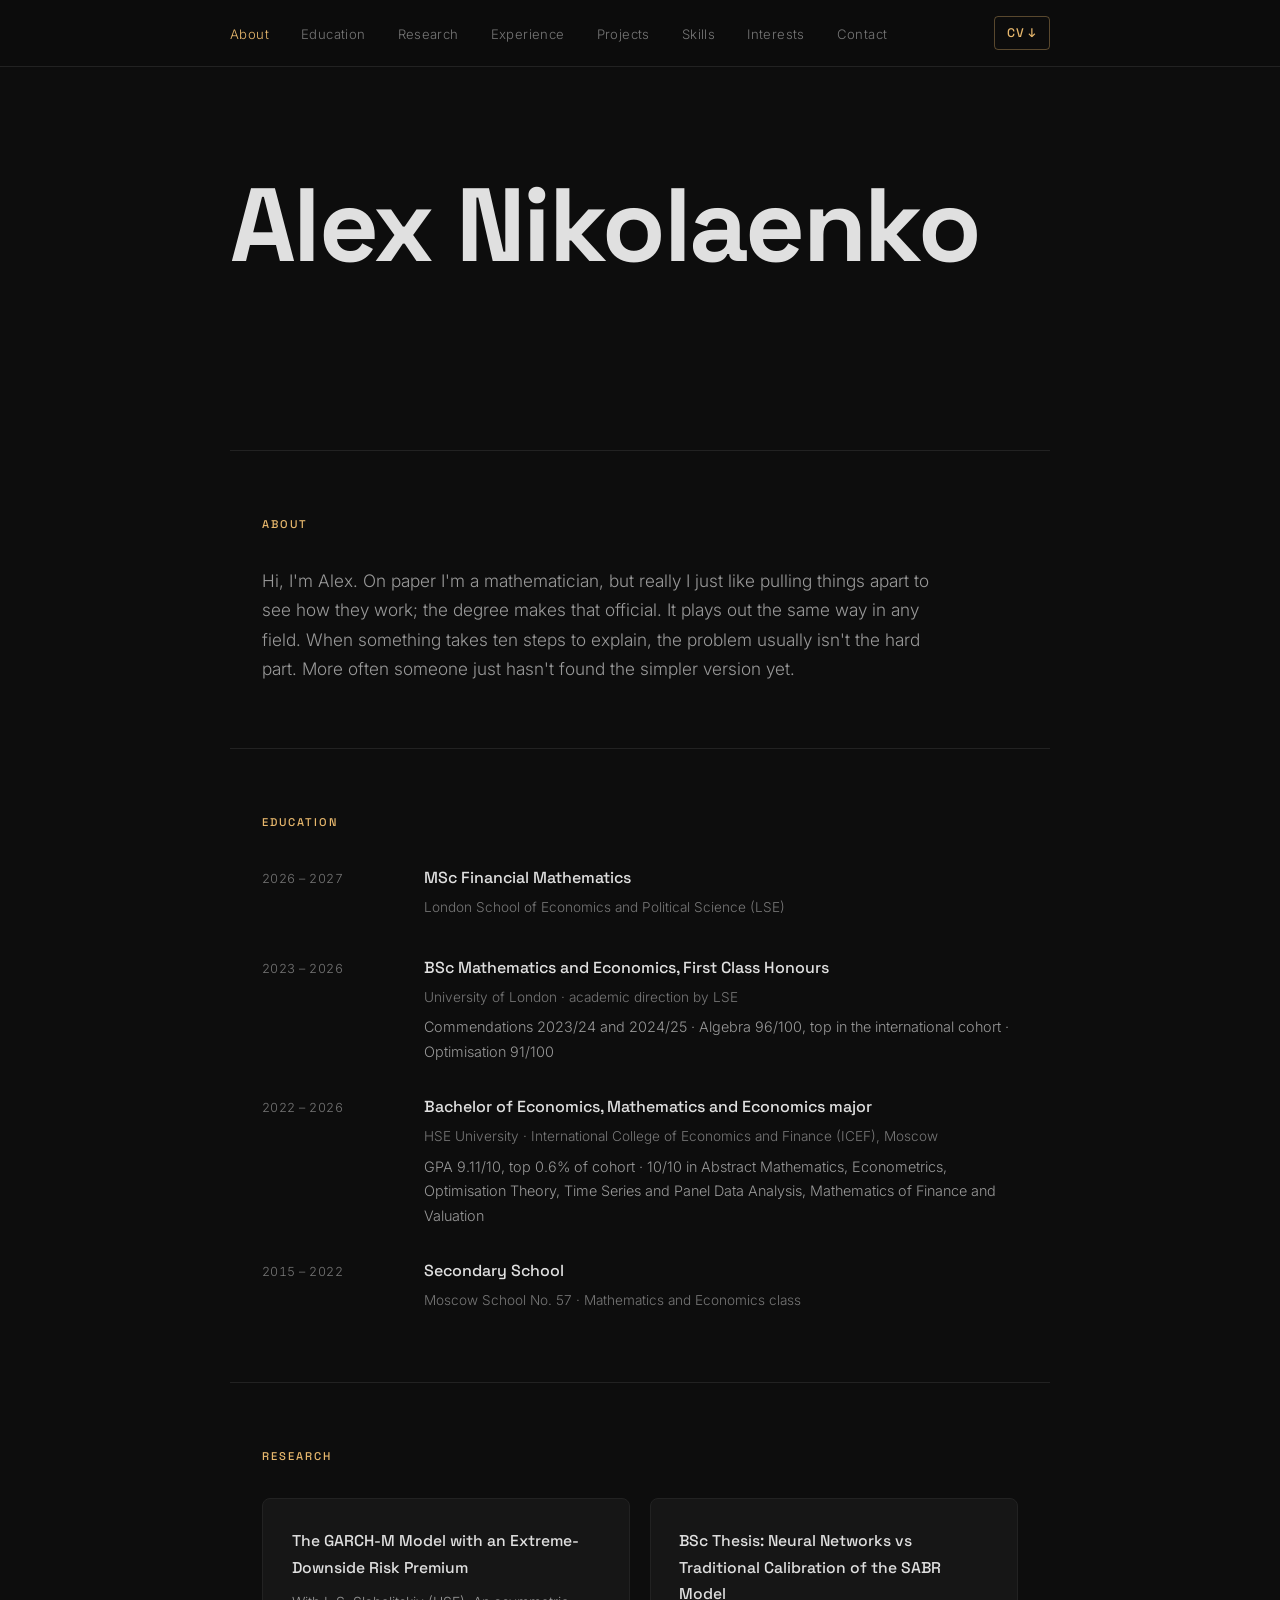
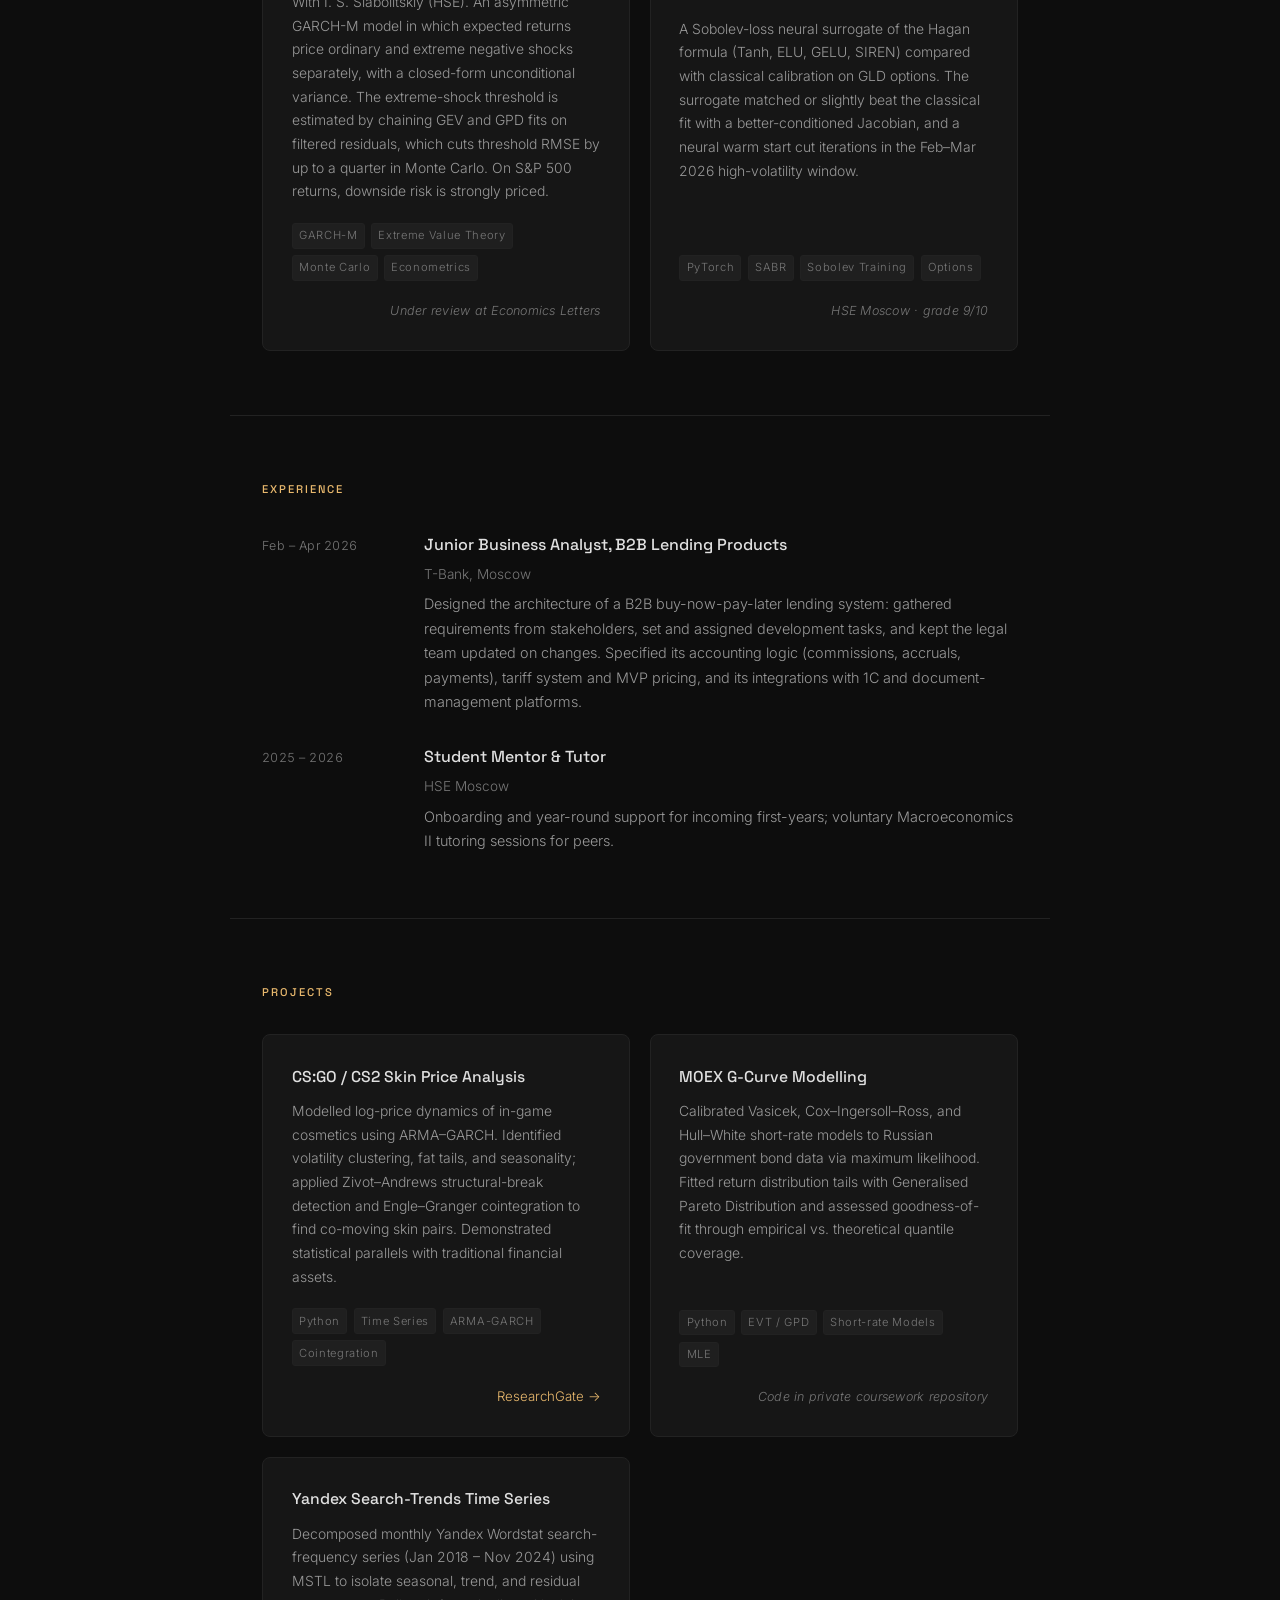
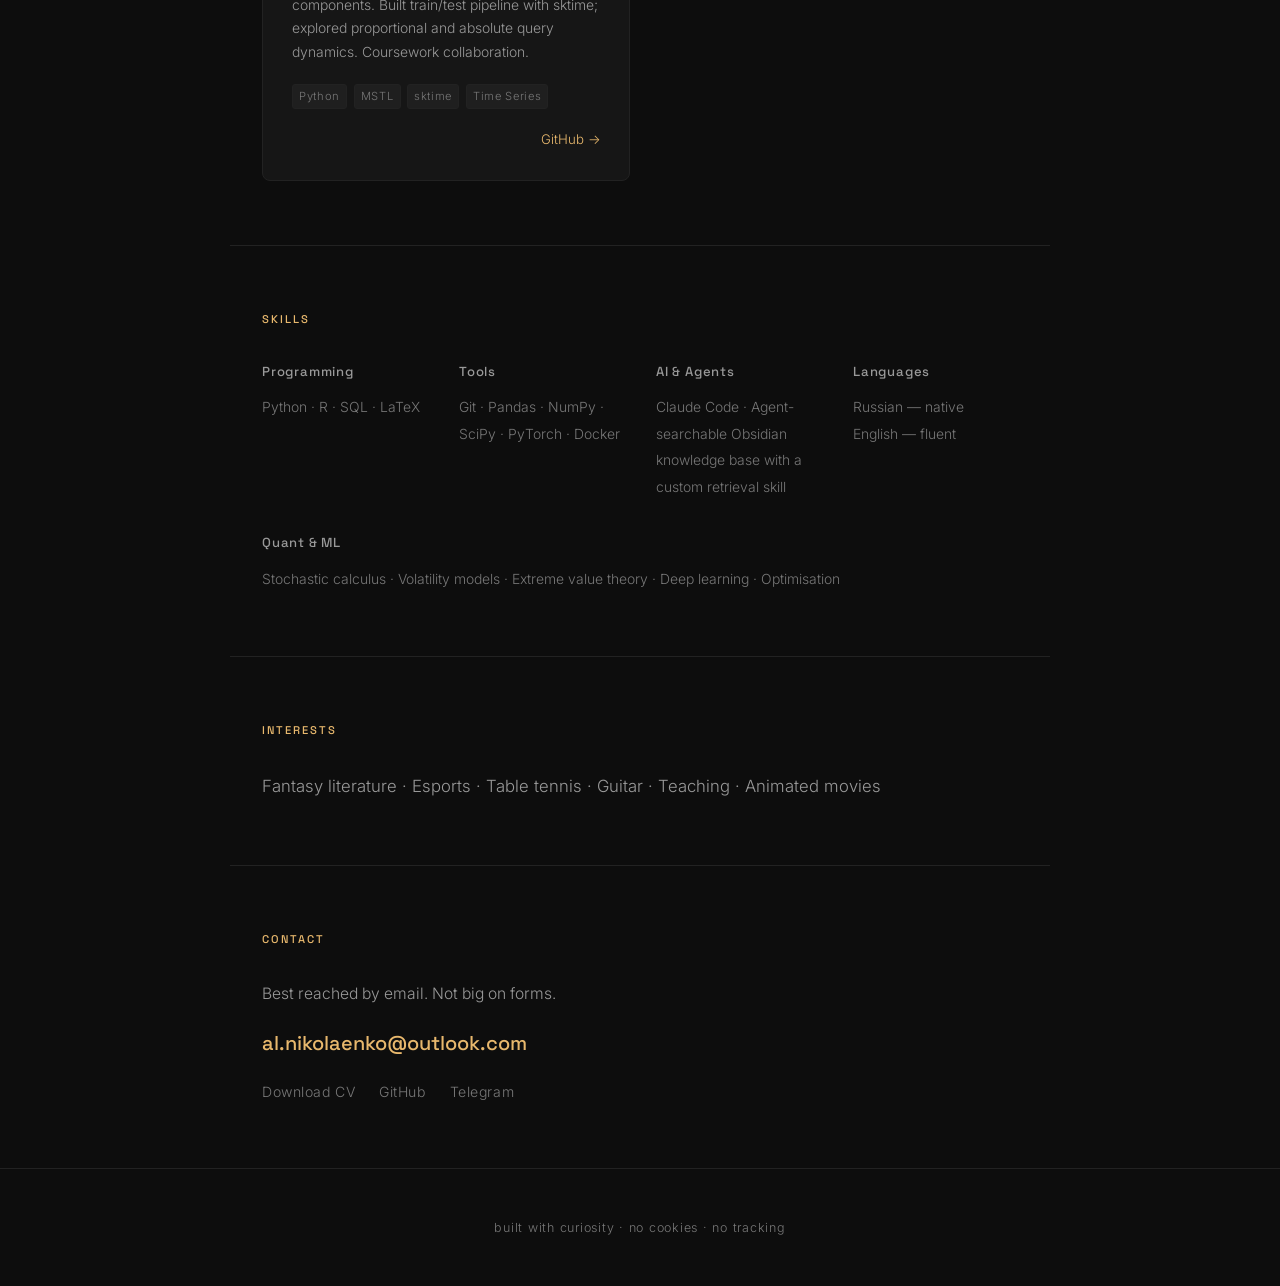
==== commit 8bba9b91: "Update CV and site: LSE MSc, separate degrees, research section Split the HSE and University of Lond" ====
--- a/index.html
+++ b/index.html
@@ -4,20 +4,20 @@
   <meta charset="UTF-8">
   <meta name="viewport" content="width=device-width, initial-scale=1.0">
   <title>Alex Nikolaenko</title>
-  <meta name="description" content="Alex Nikolaenko — Mathematics & Economics dual BSc (HSE Moscow / University of London), heading to London for an MSc in Financial Mathematics in 2026. Quantitative finance, time series, risk modelling.">
+  <meta name="description" content="Alex Nikolaenko, MSc Financial Mathematics student at LSE. First Class BSc Mathematics and Economics (University of London) and Bachelor of Economics (HSE Moscow). Quantitative research, volatility modelling, machine learning.">
   <meta name="author" content="Alex Nikolaenko">
 
   <meta property="og:type" content="website">
   <meta property="og:url" content="https://legard525.github.io/">
   <meta property="og:title" content="Alex Nikolaenko">
-  <meta property="og:description" content="Mathematics & Economics — HSE Moscow / University of London. MSc Financial Mathematics in London, 2026.">
+  <meta property="og:description" content="MSc Financial Mathematics at LSE. First Class BSc Mathematics and Economics (University of London), Bachelor of Economics (HSE Moscow).">
   <meta property="og:image" content="https://legard525.github.io/og.png">
   <meta property="og:image:width" content="1200">
   <meta property="og:image:height" content="630">
 
   <meta name="twitter:card" content="summary_large_image">
   <meta name="twitter:title" content="Alex Nikolaenko">
-  <meta name="twitter:description" content="Mathematics & Economics — HSE Moscow / University of London. MSc Financial Mathematics in London, 2026.">
+  <meta name="twitter:description" content="MSc Financial Mathematics at LSE. First Class BSc Mathematics and Economics (University of London), Bachelor of Economics (HSE Moscow).">
   <meta name="twitter:image" content="https://legard525.github.io/og.png">
 
   <link rel="icon" type="image/svg+xml" href="favicon.svg">
@@ -34,6 +34,7 @@
       <ul class="nav-links">
         <li><a href="#about">About</a></li>
         <li><a href="#education">Education</a></li>
+        <li><a href="#research">Research</a></li>
         <li><a href="#experience">Experience</a></li>
         <li><a href="#projects">Projects</a></li>
         <li><a href="#skills">Skills</a></li>
@@ -64,11 +65,28 @@
       <div class="timeline">
 
         <div class="timeline-item reveal">
+          <div class="timeline-date">2026 – 2027</div>
+          <div class="timeline-body">
+            <h3>MSc Financial Mathematics</h3>
+            <p class="timeline-place">London School of Economics and Political Science (LSE)</p>
+          </div>
+        </div>
+
+        <div class="timeline-item reveal">
+          <div class="timeline-date">2023 – 2026</div>
+          <div class="timeline-body">
+            <h3>BSc Mathematics and Economics, First Class Honours</h3>
+            <p class="timeline-place">University of London · academic direction by LSE</p>
+            <p class="timeline-desc">Commendations 2023/24 and 2024/25 · Algebra 96/100, top in the international cohort · Optimisation 91/100</p>
+          </div>
+        </div>
+
+        <div class="timeline-item reveal">
           <div class="timeline-date">2022 – 2026</div>
           <div class="timeline-body">
-            <h3>BSc Mathematics &amp; Economics, Dual Degree</h3>
-            <p class="timeline-place">HSE Moscow · University of London International Programme</p>
-            <p class="timeline-desc">Percentile: 0.6%, GPA: 9.24</p>
+            <h3>Bachelor of Economics, Mathematics and Economics major</h3>
+            <p class="timeline-place">HSE University · International College of Economics and Finance (ICEF), Moscow</p>
+            <p class="timeline-desc">GPA 9.11/10, top 0.6% of cohort · 10/10 in Abstract Mathematics, Econometrics, Optimisation Theory, Time Series and Panel Data Analysis, Mathematics of Finance and Valuation</p>
           </div>
         </div>
 
@@ -78,6 +96,37 @@
             <h3>Secondary School</h3>
             <p class="timeline-place">Moscow School No. 57 · Mathematics and Economics class</p>
           </div>
+        </div>
+
+      </div>
+    </section>
+
+    <section id="research" class="section">
+      <h2 class="section-title">Research</h2>
+      <div class="project-grid">
+
+        <div class="project-card reveal">
+          <h3>The GARCH-M Model with an Extreme-Downside Risk Premium</h3>
+          <p>With I. S. Slabolitskiy (HSE). An asymmetric GARCH-M model in which expected returns price ordinary and extreme negative shocks separately, with a closed-form unconditional variance. The extreme-shock threshold is estimated by chaining GEV and GPD fits on filtered residuals, which cuts threshold RMSE by up to a quarter in Monte Carlo. On S&amp;P 500 returns, downside risk is strongly priced.</p>
+          <div class="project-tags">
+            <span>GARCH-M</span>
+            <span>Extreme Value Theory</span>
+            <span>Monte Carlo</span>
+            <span>Econometrics</span>
+          </div>
+          <span class="project-note">Under review at Economics Letters</span>
+        </div>
+
+        <div class="project-card reveal">
+          <h3>BSc Thesis: Neural Networks vs Traditional Calibration of the SABR Model</h3>
+          <p>A Sobolev-loss neural surrogate of the Hagan formula (Tanh, ELU, GELU, SIREN) compared with classical calibration on GLD options. The surrogate matched or slightly beat the classical fit with a better-conditioned Jacobian, and a neural warm start cut iterations in the Feb–Mar 2026 high-volatility window.</p>
+          <div class="project-tags">
+            <span>PyTorch</span>
+            <span>SABR</span>
+            <span>Sobolev Training</span>
+            <span>Options</span>
+          </div>
+          <span class="project-note">HSE Moscow · grade 9/10</span>
         </div>
 
       </div>
@@ -90,9 +139,9 @@
         <div class="timeline-item reveal">
           <div class="timeline-date">Feb – Apr 2026</div>
           <div class="timeline-body">
-            <h3>Junior Business Analyst</h3>
-            <p class="timeline-place">T-Bank</p>
-            <p class="timeline-desc">Translating business requirements into engineering specs and aligning stakeholders with development teams; building practical foundation in system architecture and project management.</p>
+            <h3>Junior Business Analyst, B2B Lending Products</h3>
+            <p class="timeline-place">T-Bank, Moscow</p>
+            <p class="timeline-desc">Designed the architecture of a B2B buy-now-pay-later lending system: gathered requirements from stakeholders, set and assigned development tasks, and kept the legal team updated on changes. Specified its accounting logic (commissions, accruals, payments), tariff system and MVP pricing, and its integrations with 1C and document-management platforms.</p>
           </div>
         </div>
 
@@ -167,7 +216,7 @@
 
         <div class="skill-group reveal">
           <h3>AI &amp; Agents</h3>
-          <p>Claude Code · Anthropic SDK · MCP servers · Multi-agent orchestration</p>
+          <p>Claude Code · Agent-searchable Obsidian knowledge base with a custom retrieval skill</p>
         </div>
 
         <div class="skill-group reveal">
@@ -176,8 +225,8 @@
         </div>
 
         <div class="skill-group skill-wide reveal">
-          <h3>Quant &amp; Finance</h3>
-          <p>Stochastic calculus · Time series · Linear algebra · Abstract mathematics · Risk modelling</p>
+          <h3>Quant &amp; ML</h3>
+          <p>Stochastic calculus · Volatility models · Extreme value theory · Deep learning · Optimisation</p>
         </div>
 
       </div>
